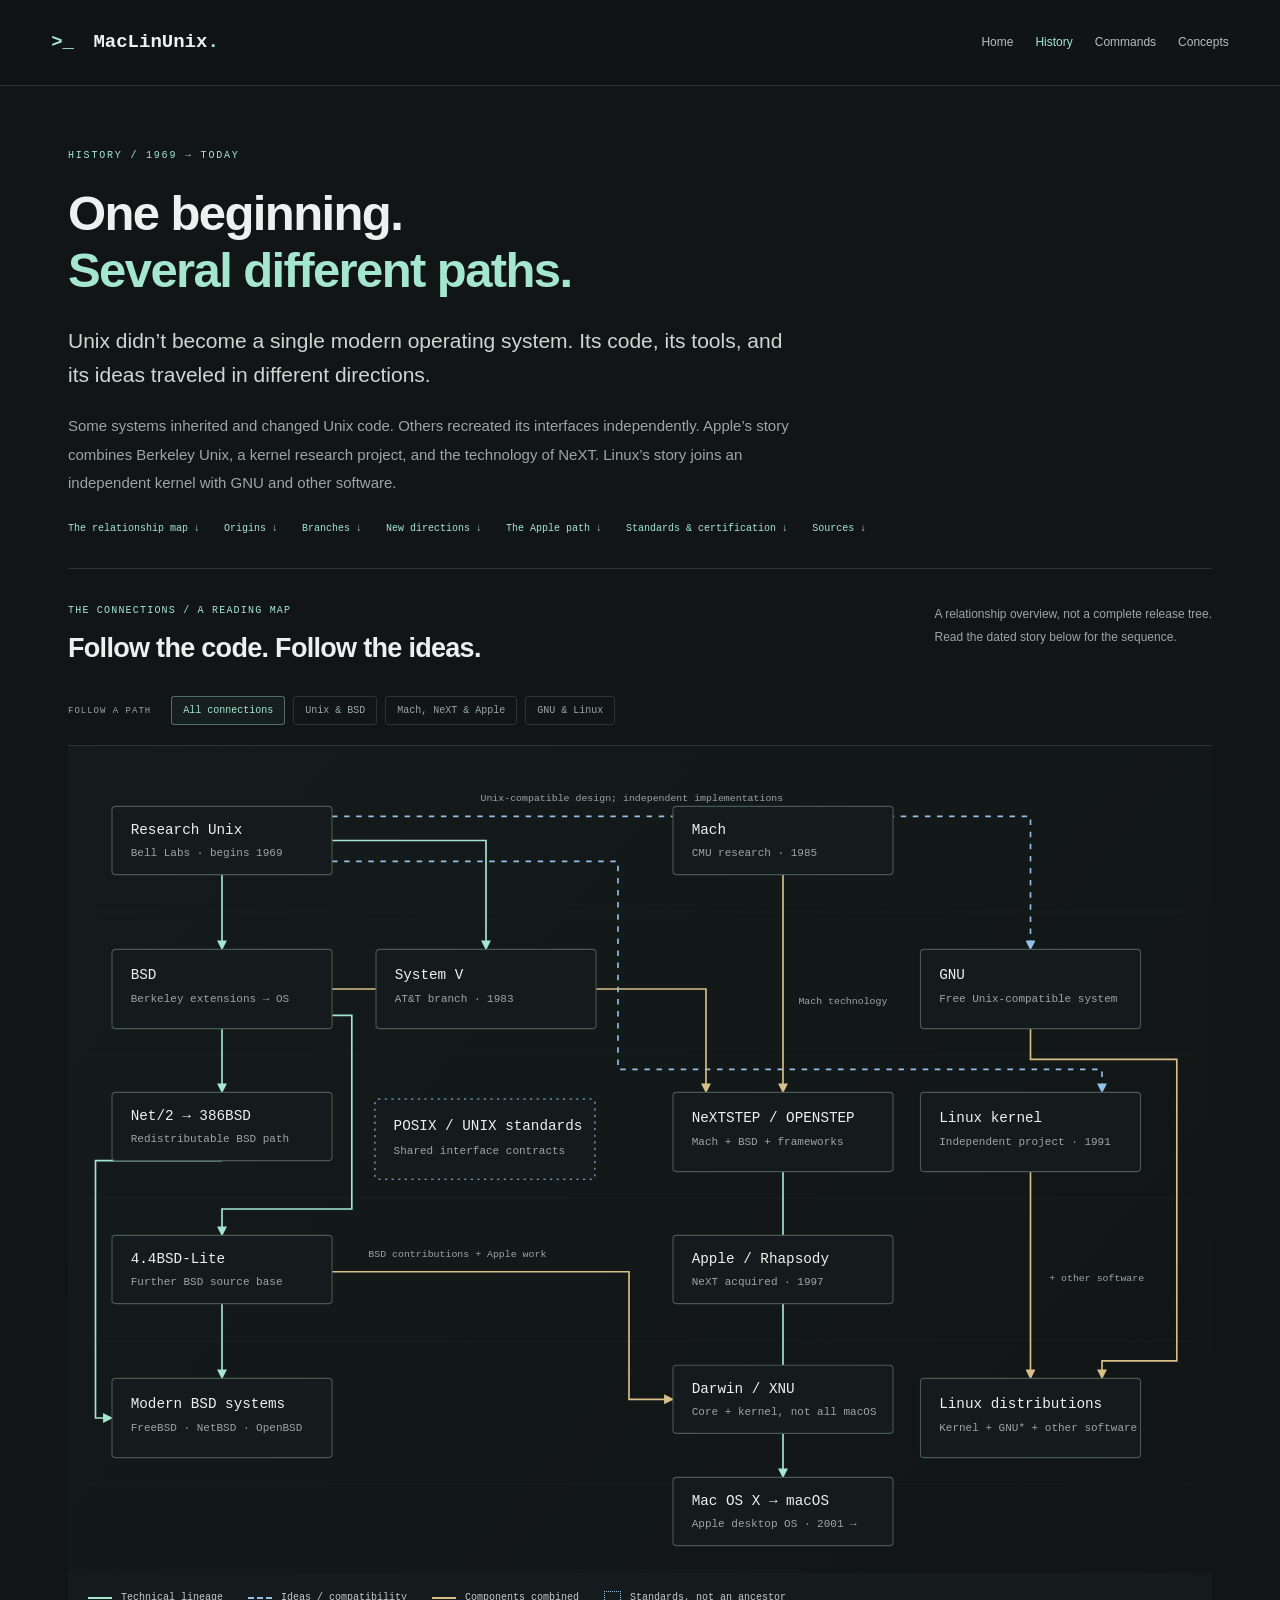
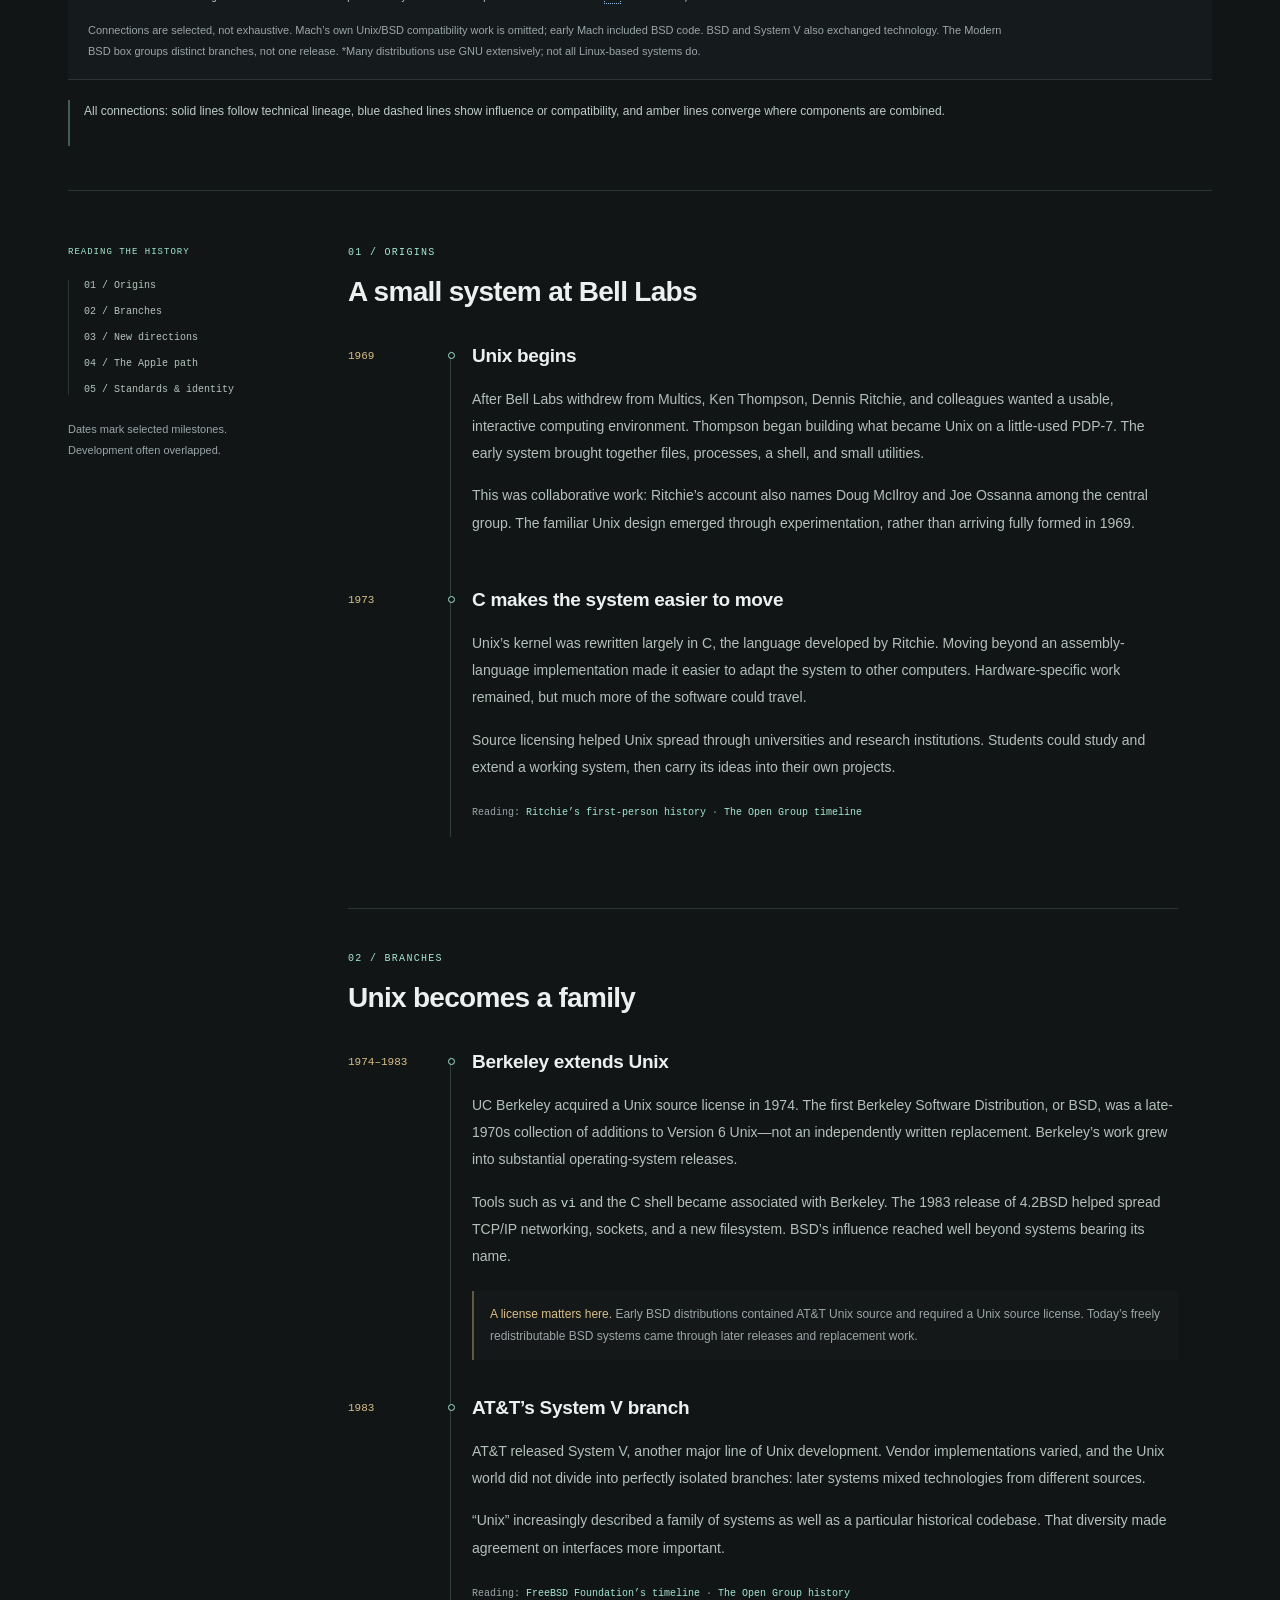
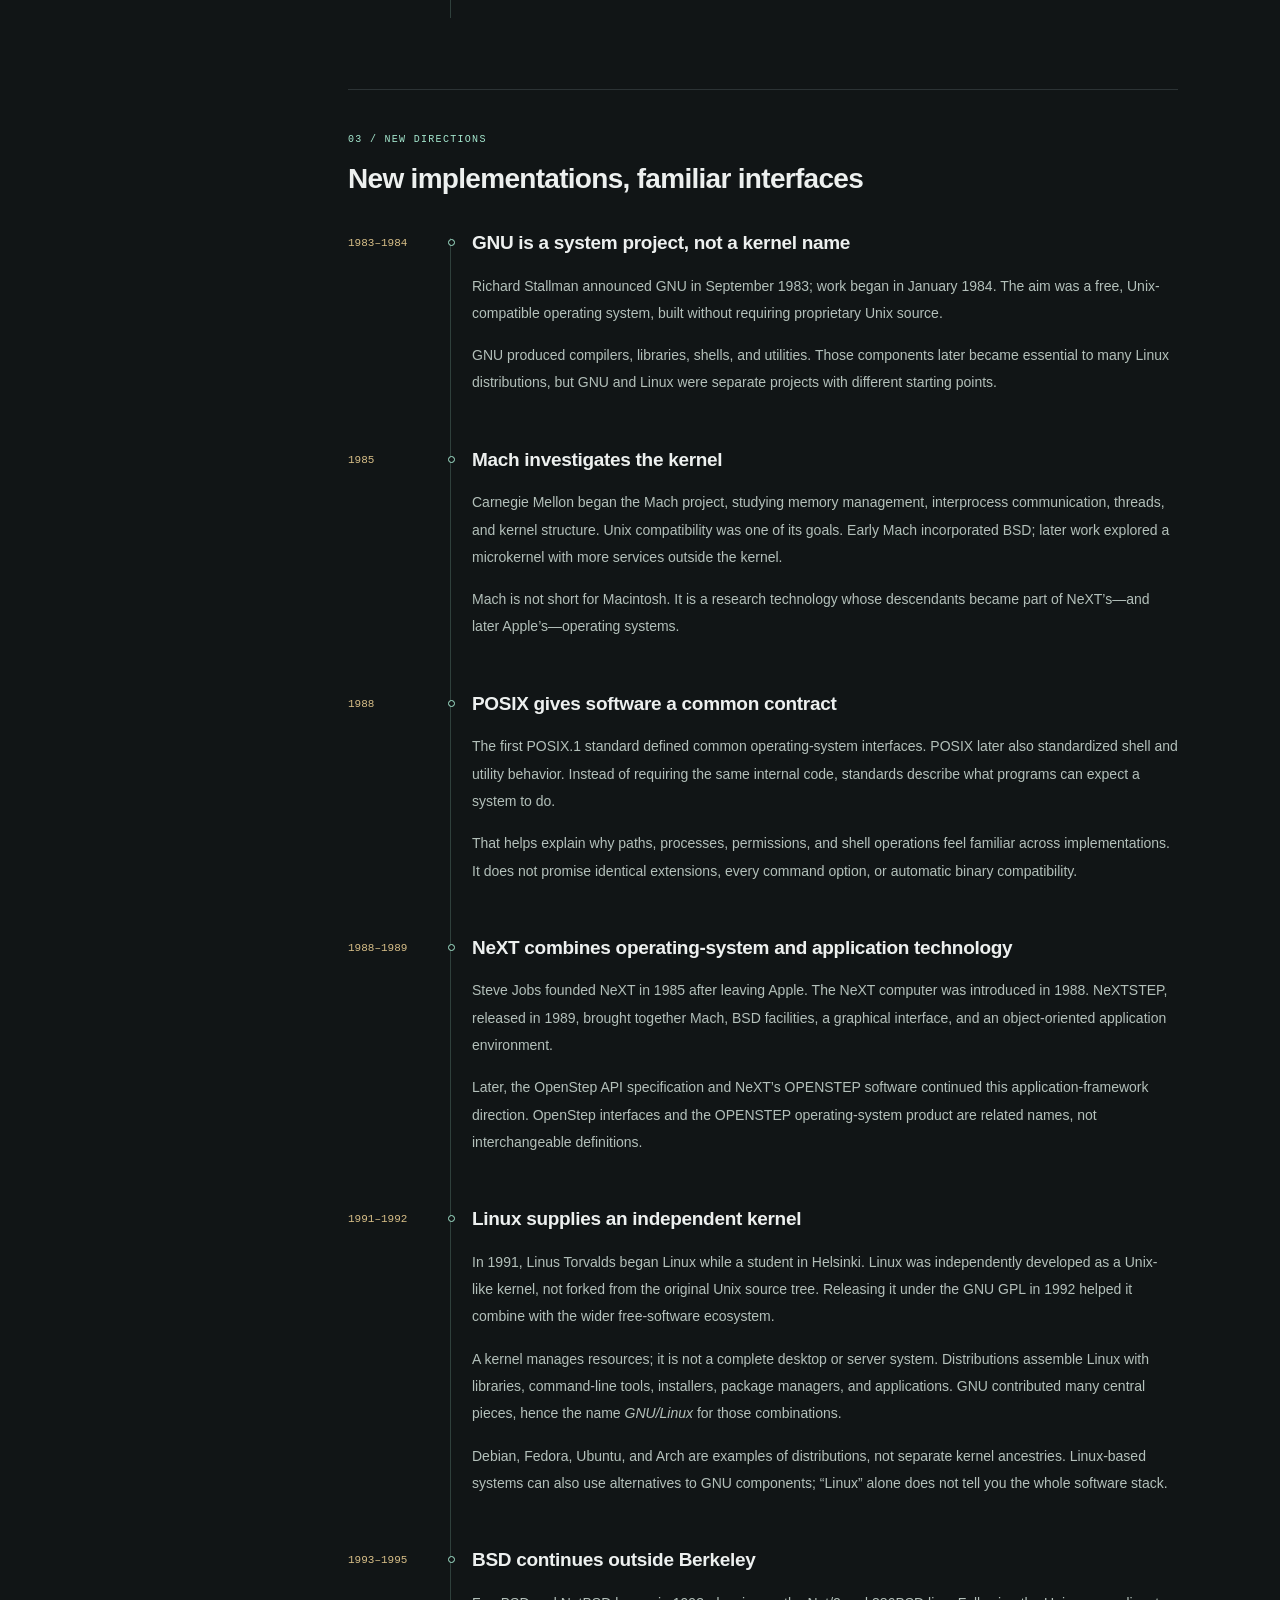
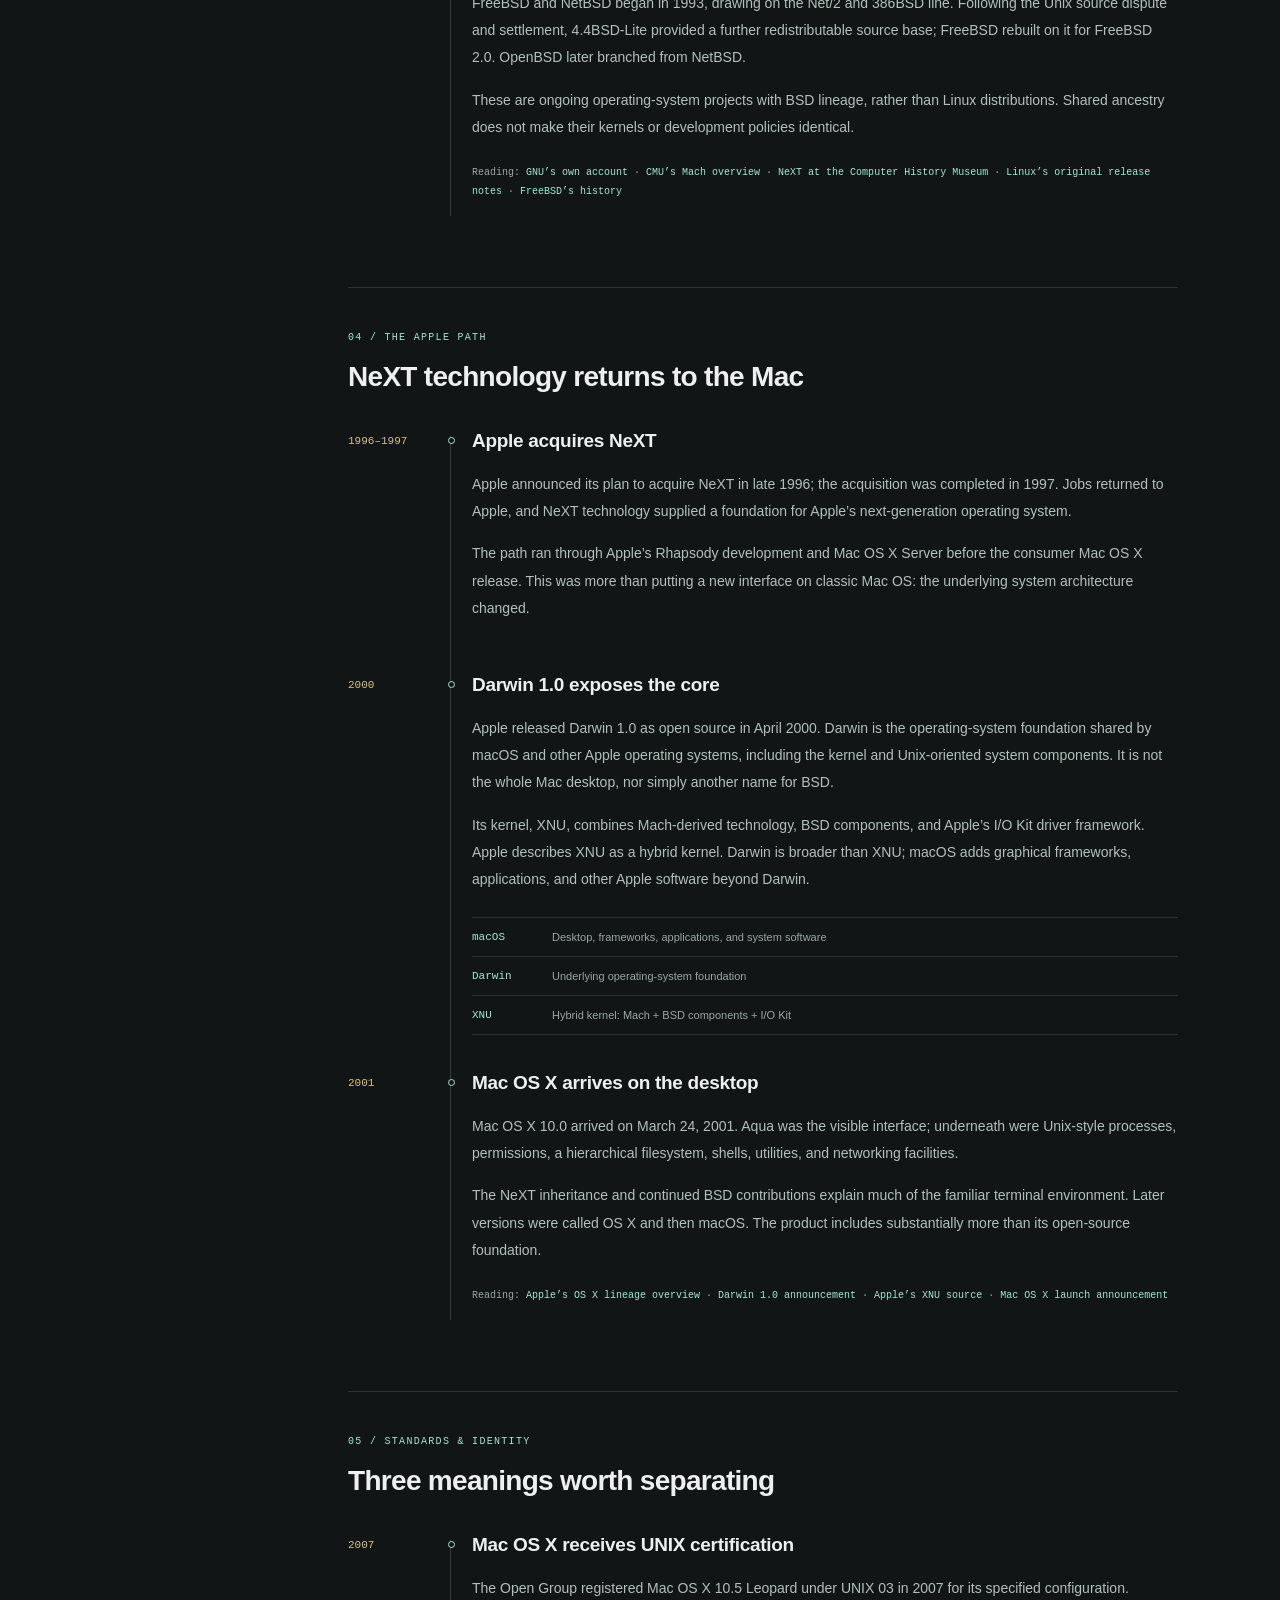
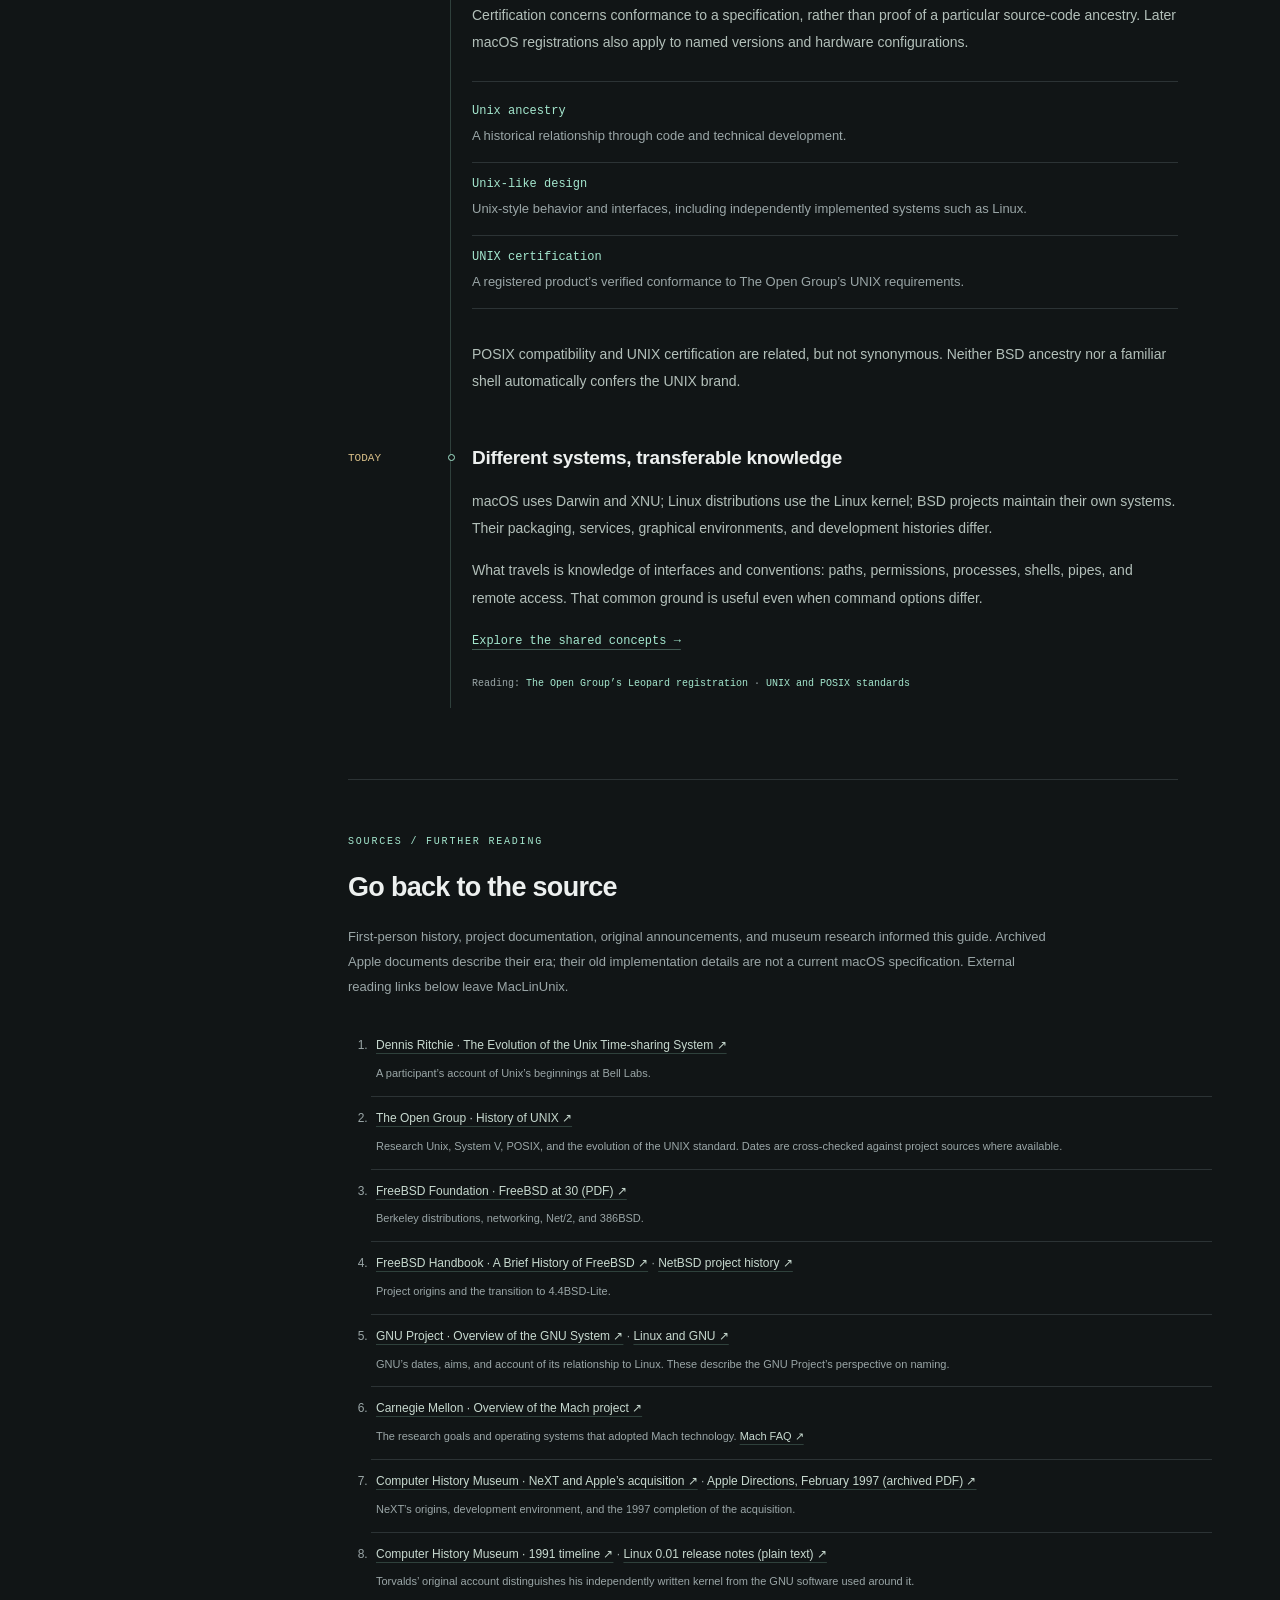
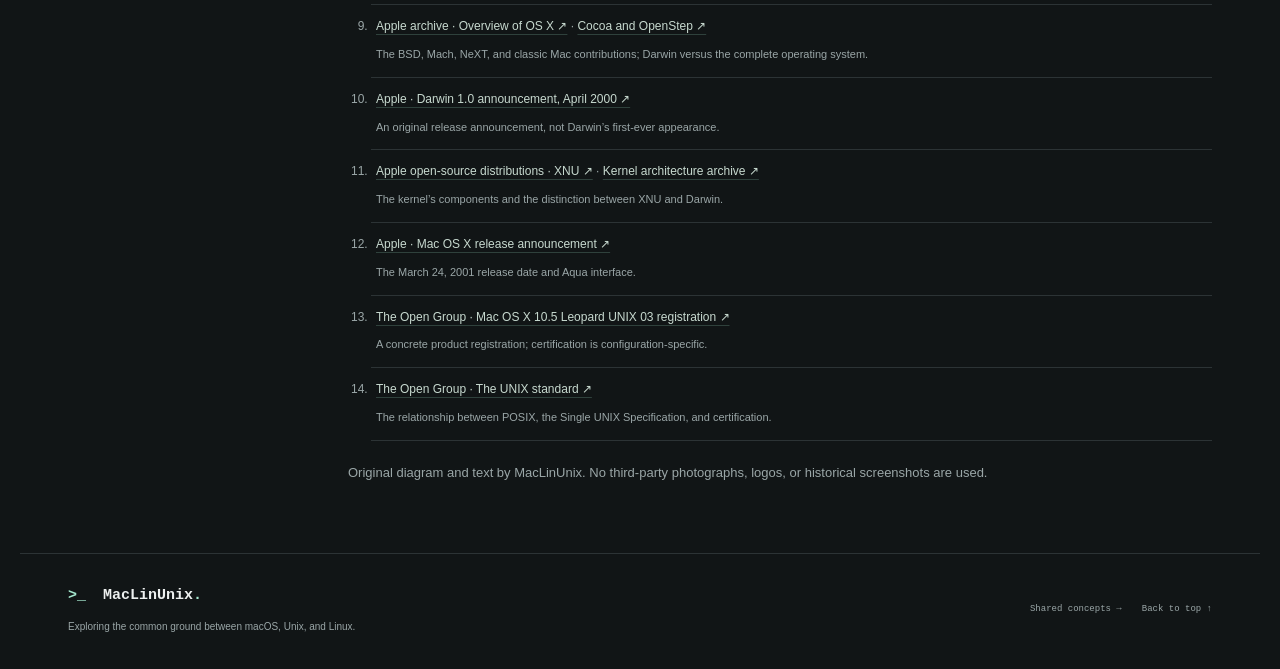
==== history.html @ 7e128a32 "Initial MacLinUnix site" ====
<!doctype html>
<html lang="en">
<head>
  <meta charset="UTF-8">
  <meta name="viewport" content="width=device-width, initial-scale=1">
  <meta name="description" content="An illustrated history of Unix, BSD, GNU, Linux, Mach, NeXT, Darwin, and macOS. Follow the code, ideas, and standards that connect them.">
  <title>History — MacLinUnix</title>
  <link rel="stylesheet" href="style.css">
  <script src="script.js" defer></script>
  <script src="history.js" defer></script>
</head>
<body class="history-page">
<a class="skip" href="#main">Skip to content</a>
<header>
  <a class="brand" href="index.html"><span class="brand-icon">&gt;_</span> MacLinUnix<span class="brand-dot">.</span></a>
  <button class="menu" aria-expanded="false" aria-controls="navigation">Menu <span>☰</span></button>
  <nav id="navigation" aria-label="Main navigation">
    <a href="index.html">Home</a><a href="history.html" aria-current="page">History</a><a href="index.html#commands">Commands</a><a href="index.html#shared">Concepts</a>
  </nav>
</header>
<main id="main">
  <section class="history-intro" id="top">
    <p class="eyebrow">HISTORY / 1969 → TODAY</p>
    <h1>One beginning.<br><span>Several different paths.</span></h1>
    <p class="history-deck">Unix didn’t become a single modern operating system. Its code, its tools, and its ideas traveled in different directions.</p>
    <p>Some systems inherited and changed Unix code. Others recreated its interfaces independently. Apple’s story combines Berkeley Unix, a kernel research project, and the technology of NeXT. Linux’s story joins an independent kernel with GNU and other software.</p>
    <nav class="history-contents" aria-label="History chapters"><a href="#relationship-map">The relationship map ↓</a><a href="#origins">Origins ↓</a><a href="#branches">Branches ↓</a><a href="#new-directions">New directions ↓</a><a href="#apple-path">The Apple path ↓</a><a href="#certification">Standards & certification ↓</a><a href="#sources">Sources ↓</a></nav>
  </section>

  <section id="relationship-map" class="map-section">
    <div class="section-heading"><div><p class="eyebrow">THE CONNECTIONS / A READING MAP</p><h2>Follow the code. Follow the ideas.</h2></div><p>A relationship overview, not a complete release tree.<br>Read the dated story below for the sequence.</p></div>
    <div class="map-controls" role="group" aria-label="Highlight a historical path">
      <span>FOLLOW A PATH</span><button type="button" data-path="all" aria-pressed="true">All connections</button><button type="button" data-path="bsd" aria-pressed="false">Unix & BSD</button><button type="button" data-path="apple" aria-pressed="false">Mach, NeXT & Apple</button><button type="button" data-path="linux" aria-pressed="false">GNU & Linux</button>
    </div>
    <figure class="lineage-figure">
      <div class="map-scroll" tabindex="0" role="region" aria-label="Historical relationship diagram; scroll horizontally on smaller screens">
        <svg class="lineage-map" viewBox="0 0 1040 730" role="img" aria-labelledby="map-title map-description">
          <title id="map-title">Unix code lineage, independent development, and combined technologies</title>
          <desc id="map-description">Historical Unix leads to BSD and System V. BSD leads through freely redistributable releases to modern BSD systems. BSD components and Mach technology combine at NeXT and later Apple, leading through Rhapsody to Darwin and Mac OS X. Unix ideas influence GNU and Linux independently; GNU software and the Linux kernel combine with other software in distributions. POSIX supplies shared interface standards. Linux has no direct Unix source-tree lineage arrow.</desc>
          <defs><marker id="arrow-lineage" viewBox="0 0 10 10" refX="9" refY="5" markerWidth="6" markerHeight="6" orient="auto-start-reverse"><path d="M 0 0 L 10 5 L 0 10 z" fill="#a4e7ce"/></marker><marker id="arrow-idea" viewBox="0 0 10 10" refX="9" refY="5" markerWidth="6" markerHeight="6" orient="auto"><path d="M 0 0 L 10 5 L 0 10 z" fill="#92bfe7"/></marker><marker id="arrow-combine" viewBox="0 0 10 10" refX="9" refY="5" markerWidth="6" markerHeight="6" orient="auto"><path d="M 0 0 L 10 5 L 0 10 z" fill="#d8bf88"/></marker></defs>
          <g class="map-grid" aria-hidden="true"><path d="M20 140H1020 M20 270H1020 M20 400H1020 M20 530H1020 M20 660H1020"/></g>
          <!-- Solid paths show broad technical lineage. Dashed paths never claim code descent. -->
          <g class="map-route lineage" data-branches="bsd apple"><path d="M140 106V174"/></g>
          <g class="map-route lineage" data-branches="bsd"><path d="M240 75H380V174"/><path d="M140 246V304"/><path d="M140 366H25V600H40"/><path d="M240 234H258V410H140V434"/><path d="M140 496V564"/></g>
          <g class="map-route idea" data-branches="linux"><path d="M240 53H875V174"/><path d="M240 94H500V283H940V304"/><text x="375" y="39">Unix-compatible design; independent implementations</text></g>
          <g class="map-route combination" data-branches="apple"><path d="M240 210H580V304"/><path d="M650 106V304"/><text x="370" y="198">BSD components</text><text x="664" y="224">Mach technology</text></g>
          <g class="map-route lineage" data-branches="apple"><path d="M650 376V434 M650 496V552 M650 614V654"/></g>
          <g class="map-route combination" data-branches="apple"><path d="M240 467H510V583H550"/><text x="273" y="454">BSD contributions + Apple work</text></g>
          <g class="map-route combination" data-branches="linux"><path d="M875 246V274H1008V548H940V564"/><path d="M875 376V564"/><text x="892" y="475">+ other software</text></g>
          <g class="map-node" data-branches="bsd apple linux"><rect x="40" y="44" width="200" height="62"/><text x="57" y="69" class="map-node-title">Research Unix</text><text x="57" y="89">Bell Labs · begins 1969</text></g>
          <g class="map-node" data-branches="bsd apple"><rect x="40" y="174" width="200" height="72"/><text x="57" y="201" class="map-node-title">BSD</text><text x="57" y="222">Berkeley extensions → OS</text></g>
          <g class="map-node" data-branches="bsd"><rect x="280" y="174" width="200" height="72"/><text x="297" y="201" class="map-node-title">System V</text><text x="297" y="222">AT&amp;T branch · 1983</text></g>
          <g class="map-node" data-branches="apple"><rect x="550" y="44" width="200" height="62"/><text x="567" y="69" class="map-node-title">Mach</text><text x="567" y="89">CMU research · 1985</text></g>
          <g class="map-node" data-branches="linux"><rect x="775" y="174" width="200" height="72"/><text x="792" y="201" class="map-node-title">GNU</text><text x="792" y="222">Free Unix-compatible system</text></g>
          <g class="map-node" data-branches="bsd"><rect x="40" y="304" width="200" height="62"/><text x="57" y="329" class="map-node-title">Net/2 → 386BSD</text><text x="57" y="349">Redistributable BSD path</text></g>
          <g class="map-node" data-branches="apple"><rect x="550" y="304" width="200" height="72"/><text x="567" y="331" class="map-node-title">NeXTSTEP / OPENSTEP</text><text x="567" y="352">Mach + BSD + frameworks</text></g>
          <g class="map-node" data-branches="linux"><rect x="775" y="304" width="200" height="72"/><text x="792" y="331" class="map-node-title">Linux kernel</text><text x="792" y="352">Independent project · 1991</text></g>
          <g class="map-node" data-branches="bsd apple"><rect x="40" y="434" width="200" height="62"/><text x="57" y="459" class="map-node-title">4.4BSD-Lite</text><text x="57" y="479">Further BSD source base</text></g>
          <g class="map-node" data-branches="apple"><rect x="550" y="434" width="200" height="62"/><text x="567" y="459" class="map-node-title">Apple / Rhapsody</text><text x="567" y="479">NeXT acquired · 1997</text></g>
          <g class="map-node" data-branches="bsd"><rect x="40" y="564" width="200" height="72"/><text x="57" y="591" class="map-node-title">Modern BSD systems</text><text x="57" y="612">FreeBSD · NetBSD · OpenBSD</text></g>
          <g class="map-node" data-branches="apple"><rect x="550" y="552" width="200" height="62"/><text x="567" y="577" class="map-node-title">Darwin / XNU</text><text x="567" y="597">Core + kernel, not all macOS</text></g>
          <g class="map-node" data-branches="linux"><rect x="775" y="564" width="200" height="72"/><text x="792" y="591" class="map-node-title">Linux distributions</text><text x="792" y="612">Kernel + GNU* + other software</text></g>
          <g class="map-node" data-branches="apple"><rect x="550" y="654" width="200" height="62"/><text x="567" y="679" class="map-node-title">Mac OS X → macOS</text><text x="567" y="699">Apple desktop OS · 2001 →</text></g>
          <g class="map-standard" data-branches="bsd apple linux"><rect x="279" y="310" width="200" height="73"/><text x="296" y="338" class="map-node-title">POSIX / UNIX standards</text><text x="296" y="360">Shared interface contracts</text></g>
        </svg>
      </div>
      <figcaption><div class="map-legend"><span><i class="legend-line"></i> Technical lineage</span><span><i class="legend-line dashed"></i> Ideas / compatibility</span><span><i class="legend-line combine"></i> Components combined</span><span><i class="legend-box"></i> Standards, not an ancestor</span></div><p>Connections are selected, not exhaustive. Mach’s own Unix/BSD compatibility work is omitted; early Mach included BSD code. BSD and System V also exchanged technology. The Modern BSD box groups distinct branches, not one release. *Many distributions use GNU extensively; not all Linux-based systems do.</p></figcaption>
    </figure>
    <p class="map-reading" id="map-reading" role="status" aria-live="polite">All connections: solid lines follow technical lineage, blue dashed lines show influence or compatibility, and amber lines converge where components are combined.</p>
    <p class="map-mobile-note">On a small screen, scroll the diagram sideways. The full story is also written below.</p>
  </section>

  <div class="history-reading-layout">
    <aside class="history-sidebar" aria-label="Reading guide"><p class="eyebrow">READING THE HISTORY</p><ol><li><a href="#origins">01 / Origins</a></li><li><a href="#branches">02 / Branches</a></li><li><a href="#new-directions">03 / New directions</a></li><li><a href="#apple-path">04 / The Apple path</a></li><li><a href="#certification">05 / Standards & identity</a></li></ol><p>Dates mark selected milestones.<br>Development often overlapped.</p></aside>
    <div class="history-story">
      <section id="origins" class="history-era"><p class="eyebrow">01 / ORIGINS</p><h2>A small system at Bell Labs</h2>
        <article class="timeline-entry"><p class="timeline-date">1969</p><div class="timeline-text"><h3>Unix begins</h3><p>After Bell Labs withdrew from Multics, Ken Thompson, Dennis Ritchie, and colleagues wanted a usable, interactive computing environment. Thompson began building what became Unix on a little-used PDP-7. The early system brought together files, processes, a shell, and small utilities.</p><p>This was collaborative work: Ritchie’s account also names Doug McIlroy and Joe Ossanna among the central group. The familiar Unix design emerged through experimentation, rather than arriving fully formed in 1969.</p></div></article>
        <article class="timeline-entry"><p class="timeline-date">1973</p><div class="timeline-text"><h3>C makes the system easier to move</h3><p>Unix’s kernel was rewritten largely in C, the language developed by Ritchie. Moving beyond an assembly-language implementation made it easier to adapt the system to other computers. Hardware-specific work remained, but much more of the software could travel.</p><p>Source licensing helped Unix spread through universities and research institutions. Students could study and extend a working system, then carry its ideas into their own projects.</p><p class="era-reading">Reading: <a href="#source-ritchie">Ritchie’s first-person history</a> · <a href="#source-unix">The Open Group timeline</a></p></div></article>
      </section>
      <section id="branches" class="history-era"><p class="eyebrow">02 / BRANCHES</p><h2>Unix becomes a family</h2>
        <article class="timeline-entry"><p class="timeline-date">1974–1983</p><div class="timeline-text"><h3>Berkeley extends Unix</h3><p>UC Berkeley acquired a Unix source license in 1974. The first Berkeley Software Distribution, or BSD, was a late-1970s collection of additions to Version 6 Unix—not an independently written replacement. Berkeley’s work grew into substantial operating-system releases.</p><p>Tools such as <code>vi</code> and the C shell became associated with Berkeley. The 1983 release of 4.2BSD helped spread TCP/IP networking, sockets, and a new filesystem. BSD’s influence reached well beyond systems bearing its name.</p><aside class="history-note"><strong>A license matters here.</strong> Early BSD distributions contained AT&T Unix source and required a Unix source license. Today’s freely redistributable BSD systems came through later releases and replacement work.</aside></div></article>
        <article class="timeline-entry"><p class="timeline-date">1983</p><div class="timeline-text"><h3>AT&T’s System V branch</h3><p>AT&T released System V, another major line of Unix development. Vendor implementations varied, and the Unix world did not divide into perfectly isolated branches: later systems mixed technologies from different sources.</p><p>“Unix” increasingly described a family of systems as well as a particular historical codebase. That diversity made agreement on interfaces more important.</p><p class="era-reading">Reading: <a href="#source-bsd-timeline">FreeBSD Foundation’s timeline</a> · <a href="#source-unix">The Open Group history</a></p></div></article>
      </section>
      <section id="new-directions" class="history-era"><p class="eyebrow">03 / NEW DIRECTIONS</p><h2>New implementations, familiar interfaces</h2>
        <article class="timeline-entry"><p class="timeline-date">1983–1984</p><div class="timeline-text"><h3>GNU is a system project, not a kernel name</h3><p>Richard Stallman announced GNU in September 1983; work began in January 1984. The aim was a free, Unix-compatible operating system, built without requiring proprietary Unix source.</p><p>GNU produced compilers, libraries, shells, and utilities. Those components later became essential to many Linux distributions, but GNU and Linux were separate projects with different starting points.</p></div></article>
        <article class="timeline-entry"><p class="timeline-date">1985</p><div class="timeline-text"><h3>Mach investigates the kernel</h3><p>Carnegie Mellon began the Mach project, studying memory management, interprocess communication, threads, and kernel structure. Unix compatibility was one of its goals. Early Mach incorporated BSD; later work explored a microkernel with more services outside the kernel.</p><p>Mach is not short for Macintosh. It is a research technology whose descendants became part of NeXT’s—and later Apple’s—operating systems.</p></div></article>
        <article class="timeline-entry"><p class="timeline-date">1988</p><div class="timeline-text"><h3>POSIX gives software a common contract</h3><p>The first POSIX.1 standard defined common operating-system interfaces. POSIX later also standardized shell and utility behavior. Instead of requiring the same internal code, standards describe what programs can expect a system to do.</p><p>That helps explain why paths, processes, permissions, and shell operations feel familiar across implementations. It does not promise identical extensions, every command option, or automatic binary compatibility.</p></div></article>
        <article class="timeline-entry"><p class="timeline-date">1988–1989</p><div class="timeline-text"><h3>NeXT combines operating-system and application technology</h3><p>Steve Jobs founded NeXT in 1985 after leaving Apple. The NeXT computer was introduced in 1988. NeXTSTEP, released in 1989, brought together Mach, BSD facilities, a graphical interface, and an object-oriented application environment.</p><p>Later, the OpenStep API specification and NeXT’s OPENSTEP software continued this application-framework direction. OpenStep interfaces and the OPENSTEP operating-system product are related names, not interchangeable definitions.</p></div></article>
        <article class="timeline-entry"><p class="timeline-date">1991–1992</p><div class="timeline-text"><h3>Linux supplies an independent kernel</h3><p>In 1991, Linus Torvalds began Linux while a student in Helsinki. Linux was independently developed as a Unix-like kernel, not forked from the original Unix source tree. Releasing it under the GNU GPL in 1992 helped it combine with the wider free-software ecosystem.</p><p>A kernel manages resources; it is not a complete desktop or server system. Distributions assemble Linux with libraries, command-line tools, installers, package managers, and applications. GNU contributed many central pieces, hence the name <em>GNU/Linux</em> for those combinations.</p><p>Debian, Fedora, Ubuntu, and Arch are examples of distributions, not separate kernel ancestries. Linux-based systems can also use alternatives to GNU components; “Linux” alone does not tell you the whole software stack.</p></div></article>
        <article class="timeline-entry"><p class="timeline-date">1993–1995</p><div class="timeline-text"><h3>BSD continues outside Berkeley</h3><p>FreeBSD and NetBSD began in 1993, drawing on the Net/2 and 386BSD line. Following the Unix source dispute and settlement, 4.4BSD-Lite provided a further redistributable source base; FreeBSD rebuilt on it for FreeBSD 2.0. OpenBSD later branched from NetBSD.</p><p>These are ongoing operating-system projects with BSD lineage, rather than Linux distributions. Shared ancestry does not make their kernels or development policies identical.</p><p class="era-reading">Reading: <a href="#source-gnu">GNU’s own account</a> · <a href="#source-mach">CMU’s Mach overview</a> · <a href="#source-next">NeXT at the Computer History Museum</a> · <a href="#source-linux">Linux’s original release notes</a> · <a href="#source-freebsd">FreeBSD’s history</a></p></div></article>
      </section>
      <section id="apple-path" class="history-era"><p class="eyebrow">04 / THE APPLE PATH</p><h2>NeXT technology returns to the Mac</h2>
        <article class="timeline-entry"><p class="timeline-date">1996–1997</p><div class="timeline-text"><h3>Apple acquires NeXT</h3><p>Apple announced its plan to acquire NeXT in late 1996; the acquisition was completed in 1997. Jobs returned to Apple, and NeXT technology supplied a foundation for Apple’s next-generation operating system.</p><p>The path ran through Apple’s Rhapsody development and Mac OS X Server before the consumer Mac OS X release. This was more than putting a new interface on classic Mac OS: the underlying system architecture changed.</p></div></article>
        <article class="timeline-entry"><p class="timeline-date">2000</p><div class="timeline-text"><h3>Darwin 1.0 exposes the core</h3><p>Apple released Darwin 1.0 as open source in April 2000. Darwin is the operating-system foundation shared by macOS and other Apple operating systems, including the kernel and Unix-oriented system components. It is not the whole Mac desktop, nor simply another name for BSD.</p><p>Its kernel, XNU, combines Mach-derived technology, BSD components, and Apple’s I/O Kit driver framework. Apple describes XNU as a hybrid kernel. Darwin is broader than XNU; macOS adds graphical frameworks, applications, and other Apple software beyond Darwin.</p><div class="architecture-note" aria-label="Apple operating-system layers"><p><span>macOS</span> Desktop, frameworks, applications, and system software</p><p><span>Darwin</span> Underlying operating-system foundation</p><p><span>XNU</span> Hybrid kernel: Mach + BSD components + I/O Kit</p></div></div></article>
        <article class="timeline-entry"><p class="timeline-date">2001</p><div class="timeline-text"><h3>Mac OS X arrives on the desktop</h3><p>Mac OS X 10.0 arrived on March 24, 2001. Aqua was the visible interface; underneath were Unix-style processes, permissions, a hierarchical filesystem, shells, utilities, and networking facilities.</p><p>The NeXT inheritance and continued BSD contributions explain much of the familiar terminal environment. Later versions were called OS X and then macOS. The product includes substantially more than its open-source foundation.</p><p class="era-reading">Reading: <a href="#source-apple-lineage">Apple’s OS X lineage overview</a> · <a href="#source-darwin">Darwin 1.0 announcement</a> · <a href="#source-xnu">Apple’s XNU source</a> · <a href="#source-osx">Mac OS X launch announcement</a></p></div></article>
      </section>
      <section id="certification" class="history-era"><p class="eyebrow">05 / STANDARDS & IDENTITY</p><h2>Three meanings worth separating</h2>
        <article class="timeline-entry"><p class="timeline-date">2007</p><div class="timeline-text"><h3>Mac OS X receives UNIX certification</h3><p>The Open Group registered Mac OS X 10.5 Leopard under UNIX 03 in 2007 for its specified configuration. Certification concerns conformance to a specification, rather than proof of a particular source-code ancestry. Later macOS registrations also apply to named versions and hardware configurations.</p><dl class="identity-definitions"><dt>Unix ancestry</dt><dd>A historical relationship through code and technical development.</dd><dt>Unix-like design</dt><dd>Unix-style behavior and interfaces, including independently implemented systems such as Linux.</dd><dt>UNIX certification</dt><dd>A registered product’s verified conformance to The Open Group’s UNIX requirements.</dd></dl><p>POSIX compatibility and UNIX certification are related, but not synonymous. Neither BSD ancestry nor a familiar shell automatically confers the UNIX brand.</p></div></article>
        <article class="timeline-entry"><p class="timeline-date">TODAY</p><div class="timeline-text"><h3>Different systems, transferable knowledge</h3><p>macOS uses Darwin and XNU; Linux distributions use the Linux kernel; BSD projects maintain their own systems. Their packaging, services, graphical environments, and development histories differ.</p><p>What travels is knowledge of interfaces and conventions: paths, permissions, processes, shells, pipes, and remote access. That common ground is useful even when command options differ.</p><a class="reading-link" href="index.html#shared">Explore the shared concepts →</a><p class="era-reading">Reading: <a href="#source-certification">The Open Group’s Leopard registration</a> · <a href="#source-standards">UNIX and POSIX standards</a></p></div></article>
      </section>
    </div>
  </div>
  <section id="sources" class="history-sources">
    <p class="eyebrow">SOURCES / FURTHER READING</p><h2>Go back to the source</h2>
    <p>First-person history, project documentation, original announcements, and museum research informed this guide. Archived Apple documents describe their era; their old implementation details are not a current macOS specification. External reading links below leave MacLinUnix.</p>
    <ol class="source-list">
      <li id="source-ritchie"><a href="https://www.nokia.com/bell-labs/about/dennis-m-ritchie/hist.html">Dennis Ritchie · The Evolution of the Unix Time-sharing System ↗</a><p>A participant’s account of Unix’s beginnings at Bell Labs.</p></li>
      <li id="source-unix"><a href="https://www.unix.org/unix_history.html">The Open Group · History of UNIX ↗</a><p>Research Unix, System V, POSIX, and the evolution of the UNIX standard. Dates are cross-checked against project sources where available.</p></li>
      <li id="source-bsd-timeline"><a href="https://freebsdfoundation.org/wp-content/uploads/2023/06/FreeBSD_timeline.pdf">FreeBSD Foundation · FreeBSD at 30 (PDF) ↗</a><p>Berkeley distributions, networking, Net/2, and 386BSD.</p></li>
      <li id="source-freebsd"><a href="https://docs.freebsd.org/en/books/handbook/introduction/#history">FreeBSD Handbook · A Brief History of FreeBSD ↗</a> · <a href="https://netbsd.org/about/history.html">NetBSD project history ↗</a><p>Project origins and the transition to 4.4BSD-Lite.</p></li>
      <li id="source-gnu"><a href="https://www.gnu.org/gnu/gnu-history.html">GNU Project · Overview of the GNU System ↗</a> · <a href="https://www.gnu.org/gnu/linux-and-gnu.html">Linux and GNU ↗</a><p>GNU’s dates, aims, and account of its relationship to Linux. These describe the GNU Project’s perspective on naming.</p></li>
      <li id="source-mach"><a href="https://www.cs.cmu.edu/afs/cs.cmu.edu/project/mach/public/www/overview.html">Carnegie Mellon · Overview of the Mach project ↗</a><p>The research goals and operating systems that adopted Mach technology. <a href="https://www.cs.cmu.edu/afs/cs/project/mach/public/www/FAQ.html">Mach FAQ ↗</a></p></li>
      <li id="source-next"><a href="https://computerhistory.org/blog/next-steve-jobs-dot-com-ipo-that-never-happened/">Computer History Museum · NeXT and Apple’s acquisition ↗</a> · <a href="https://www.savagetaylor.com/wp-content/uploads/documents/Apple_Directions/Apple_Directions_1997/Apple_Directions_02-97.pdf">Apple Directions, February 1997 (archived PDF) ↗</a><p>NeXT’s origins, development environment, and the 1997 completion of the acquisition.</p></li>
      <li id="source-linux"><a href="https://www.computerhistory.org/timeline/1991/">Computer History Museum · 1991 timeline ↗</a> · <a href="https://www.kernel.org/pub/linux/kernel/Historic/old-versions/RELNOTES-0.01">Linux 0.01 release notes (plain text) ↗</a><p>Torvalds’ original account distinguishes his independently written kernel from the GNU software used around it.</p></li>
      <li id="source-apple-lineage"><a href="https://developer.apple.com/library/archive/documentation/Porting/Conceptual/PortingUnix/background/background.html">Apple archive · Overview of OS X ↗</a> · <a href="https://developer.apple.com/library/archive/documentation/Cocoa/Conceptual/CocoaFundamentals/WhatIsCocoa/WhatIsCocoa.html">Cocoa and OpenStep ↗</a><p>The BSD, Mach, NeXT, and classic Mac contributions; Darwin versus the complete operating system.</p></li>
      <li id="source-darwin"><a href="https://www.apple.com/newsroom/2000/04/05Apple-Releases-Darwin-1-0-Open-Source/">Apple · Darwin 1.0 announcement, April 2000 ↗</a><p>An original release announcement, not Darwin’s first-ever appearance.</p></li>
      <li id="source-xnu"><a href="https://github.com/apple-oss-distributions/xnu">Apple open-source distributions · XNU ↗</a> · <a href="https://developer.apple.com/library/archive/documentation/Darwin/Conceptual/KernelProgramming/Architecture/Architecture.html">Kernel architecture archive ↗</a><p>The kernel’s components and the distinction between XNU and Darwin.</p></li>
      <li id="source-osx"><a href="https://www.apple.com/newsroom/2001/01/09Apples-Mac-OS-X-to-Ship-on-March-24/">Apple · Mac OS X release announcement ↗</a><p>The March 24, 2001 release date and Aqua interface.</p></li>
      <li id="source-certification"><a href="https://www.opengroup.org/openbrand/register/brand3555.htm">The Open Group · Mac OS X 10.5 Leopard UNIX 03 registration ↗</a><p>A concrete product registration; certification is configuration-specific.</p></li>
      <li id="source-standards"><a href="https://www.opengroup.org/membership/forums/platform/unix">The Open Group · The UNIX standard ↗</a><p>The relationship between POSIX, the Single UNIX Specification, and certification.</p></li>
    </ol>
    <p class="footnote">Original diagram and text by MacLinUnix. No third-party photographs, logos, or historical screenshots are used.</p>
  </section>
</main>
<footer><div><a class="brand" href="index.html"><span class="brand-icon">&gt;_</span> MacLinUnix<span class="brand-dot">.</span></a><p>Exploring the common ground between macOS, Unix, and Linux.</p></div><div class="footer-links"><a href="index.html#shared">Shared concepts →</a><a href="#top">Back to top ↑</a></div></footer>
<div id="copy-status" class="toast" role="status" aria-live="polite"></div>
</body>
</html>
---- style.css ----
/* Self-contained, responsive exhibit. No fonts or assets need a network request. */
:root{--bg:#111516;--panel:#191e20;--panel2:#151a1c;--line:#2c3335;--text:#edf0ef;--muted:#9aa6a7;--mint:#a4e7ce;--blue:#92bfe7;--amber:#d8bf88;--mono:ui-monospace,SFMono-Regular,Menlo,Consolas,monospace;--sans:Inter,-apple-system,BlinkMacSystemFont,"Segoe UI",sans-serif}
*{box-sizing:border-box}
html{scroll-behavior:smooth;scroll-padding-top:100px}
body{margin:0;background:var(--bg);color:var(--text);font-family:var(--sans);font-size:15px;line-height:1.65}
a{color:inherit;text-decoration:none}
button,input{font:inherit}
button,a,input{touch-action:manipulation}
button{cursor:pointer}
a:focus-visible,button:focus-visible,input:focus-visible,[tabindex]:focus-visible{outline:2px solid var(--mint);outline-offset:5px}
header{height:86px;border-bottom:1px solid var(--line);display:flex;align-items:center;justify-content:space-between;gap:22px;padding:0 max(4vw,24px);position:sticky;top:0;background:#111516f5;backdrop-filter:blur(16px);z-index:10}
.brand{font-family:var(--mono);font-weight:700;font-size:19px;white-space:nowrap}
.brand-icon{color:var(--mint);margin-right:8px}
.brand-dot{color:var(--mint)}
nav{display:flex;gap:24px;font-size:12px;color:#b4bfbe}
nav a:hover,nav a.active{color:var(--mint)}
.nav-cta{font-size:12px;border:1px solid var(--line);padding:9px 14px;border-radius:5px}
.nav-cta span{margin-left:18px;color:var(--mint)}
.menu{display:none}
.skip{position:fixed;top:-100px;left:20px;background:var(--mint);color:var(--bg);padding:12px;z-index:30}
.skip:focus{top:10px}
main{max-width:1240px;margin:auto;padding:0 48px}
section{padding:82px 0;border-bottom:1px solid var(--line)}
.hero{padding:90px 0 64px;display:grid;grid-template-columns:1.1fr 1fr;gap:60px;align-items:center;border:0}
.eyebrow{font-family:var(--mono);font-size:10px;letter-spacing:1.8px;color:var(--mint);margin:0 0 20px;display:flex;align-items:center;gap:9px}
.status-dot{display:inline-block;width:6px;height:6px;border-radius:50%;background:var(--mint);box-shadow:0 0 12px #a4e7ce30}
h1{font-size:clamp(38px,4.2vw,58px);letter-spacing:-2.5px;line-height:1.12;margin:0 0 24px;font-weight:650}
h1 span{color:var(--mint)}
.hero-description{color:var(--muted);max-width:450px;font-size:15px;line-height:1.8}
.hero-actions{display:flex;align-items:center;gap:26px;margin-top:32px}
.button{display:inline-flex;align-items:center;gap:28px;padding:12px 18px;border-radius:4px;font-size:12px;font-weight:650}
.primary{background:var(--mint);color:#14251e}
.primary:hover{background:#bdf1df;transform:translateY(-2px)}
.text-link{font-size:12px}
.text-link span{color:var(--mint);margin-left:10px}
.hero-foot{display:flex;gap:25px;font:10px var(--mono);color:#82918e;margin-top:42px}
.hero-foot span:first-child{color:var(--mint)}
.terminal{border:1px solid #35403e;border-radius:9px;background:linear-gradient(130deg,#1c2524,#161b1d);box-shadow:0 24px 60px #0003;font-family:var(--mono);font-size:12px;overflow:hidden}
.terminal-bar{display:flex;justify-content:space-between;align-items:center;padding:14px 18px;background:#ffffff03;border-bottom:1px solid var(--line);color:#899390;font-size:10px}
.traffic{display:flex;gap:6px}
.traffic i{height:8px;width:8px;border-radius:50%;background:#e18a80}
.traffic i:nth-child(2){background:#d5bb79}
.traffic i:nth-child(3){background:#8bbf9d}
.terminal-content{padding:19px 25px}
.terminal-content>p{margin:0 0 16px}
.mint{color:var(--mint)}
.blue{color:var(--blue)}
.muted{color:var(--muted)}
.terminal-system{display:flex;align-items:center;gap:15px;border-bottom:1px solid var(--line);padding:17px 0}
.system-symbol{width:32px;font-size:26px;color:#c2d2cd}
.terminal-system strong{font-size:13px;display:block}
.terminal-system small{display:block;font-size:10px;color:var(--muted);margin-top:3px}
.tag{margin-left:auto;color:var(--mint);font-size:8px;background:#a4e7ce0c;padding:3px 7px;border:1px solid #a4e7ce24;border-radius:3px}
.amber{color:var(--amber);background:#d8bf880a;border-color:#d8bf8830}
.blue-tag{color:var(--blue);background:#92bfe709;border-color:#92bfe730}
.terminal-result{padding:18px 0;color:#b2c1ba;font-size:10px;line-height:2}
.terminal-content>p:last-child{margin:0}
.cursor{color:var(--mint)}
.concept-strip{display:flex;justify-content:space-between;align-items:center;border-top:1px solid var(--line);border-bottom:1px solid var(--line);padding:22px 0;font:11px var(--mono);color:var(--muted)}
.concept-strip>span:first-child{font-size:9px;letter-spacing:1px}
.concept-strip b{color:var(--mint);font-size:17px;margin-right:9px}
.section-heading{display:flex;justify-content:space-between;align-items:end;margin-bottom:34px;gap:30px}
.section-heading .eyebrow{margin-bottom:12px}
h2{font-size:32px;font-weight:600;line-height:1.2;letter-spacing:-1px;margin:0}
.section-heading>p{color:var(--muted);font-size:12px;margin:0}
h3{font-size:15px;margin:0 0 10px;font-weight:600}
p{margin-top:0}
.history-grid{display:grid;grid-template-columns:1.15fr 1fr;gap:45px}
.family{padding:28px;background:var(--panel2);border:1px solid var(--line);border-radius:7px;text-align:center;font-family:var(--mono)}
.tree-root{margin:0 auto 16px;max-width:190px;padding:16px;border:1px solid #769c8c;background:#a4e7ce09;border-radius:4px}
.tree-root span{font-size:8px;letter-spacing:1px;color:var(--mint)}
.tree-root strong{display:block;font-size:23px}
.family small{display:block;font-size:9px;color:var(--muted)}
.tree-branches{display:grid;grid-template-columns:1fr 1fr;gap:18px}
.branch-label{font-size:8px;display:block;margin:9px 0 20px;color:var(--mint)}
.dotted{color:var(--blue)}
.tree-node{border:1px solid var(--line);border-radius:4px;padding:13px 6px;background:var(--panel)}
.tree-node strong{font-size:12px;font-weight:500}
.apple{border-color:#a4e7ce55}
.tree-arrow{color:#708a80;height:24px}
.tiny{color:var(--muted);font-size:9px}
.diagram-note{font-size:9px;color:var(--muted);line-height:1.6;margin:22px 0 0;text-align:left}
.history-notes article{display:flex;gap:18px;margin-bottom:23px}
.number{font:11px var(--mono);color:var(--mint);padding-top:2px}
.history-notes p{font-size:12px;color:var(--muted);margin:0}
.dna-grid{display:grid;grid-template-columns:repeat(3,1fr);gap:16px}
.card{border:1px solid var(--line);background:var(--panel2);border-radius:6px;padding:25px;transition:border-color .2s,transform .2s}
.card:hover{border-color:#607b70;transform:translateY(-3px)}
.card-icon{display:block;color:var(--mint);font:23px var(--mono);height:46px}
.card p{font-size:12px;color:var(--muted);margin:0 0 18px}
.chips{display:flex;gap:6px;flex-wrap:wrap}
.chips span{font:9px var(--mono);color:#a9b6b2;background:#ffffff04;border:1px solid var(--line);border-radius:3px;padding:4px 7px}
code{font-family:var(--mono);font-size:.9em;color:#c5ddd3}
.command-panel{border:1px solid var(--line);border-radius:7px;overflow:hidden;background:var(--panel2)}
.command-toolbar{padding:18px;display:flex;justify-content:space-between;border-bottom:1px solid var(--line);gap:20px}
.tabs{display:flex;background:#101516;border:1px solid var(--line);border-radius:5px;padding:4px;gap:3px}
.tabs button{background:none;border:none;color:var(--muted);padding:8px 18px;font:11px var(--mono);border-radius:3px}
.tabs button[aria-selected=true]{color:var(--mint);background:#a4e7ce13}
.search{display:flex;align-items:center;border:1px solid var(--line);border-radius:4px;padding:0 12px;gap:8px;color:var(--muted)}
.search input{border:0;outline:none;background:none;color:var(--text);font-size:11px;width:180px;padding:8px 0}
.command-context{padding:16px 23px;font-size:11px;color:var(--muted);border-bottom:1px solid var(--line)}
.command-table{padding:0 23px}
.table-head,.command-row{display:grid;grid-template-columns:1fr 1.2fr .8fr;gap:20px;align-items:center}
.table-head{font:9px var(--mono);letter-spacing:1px;color:var(--muted);padding:16px 0;border-bottom:1px solid var(--line)}
.command-row{padding:14px 0;border-bottom:1px solid #2c333575}
.command-row:last-child{border:0}
.command-name strong{font:13px var(--mono);color:var(--mint)}
.command-name small{display:block;font-size:11px;color:var(--muted)}
.command-example{display:flex;align-items:center;justify-content:space-between;gap:10px}
.command-example code{font-size:11px}
.copy{background:none;border:1px solid var(--line);border-radius:3px;color:var(--muted);font:9px var(--mono);padding:5px 7px}
.copy:hover{color:var(--mint);border-color:var(--mint)}
.compat{font:9px var(--mono);color:var(--mint)}
.compat.different{color:var(--amber)}
.compat small{display:block;font:10px var(--sans);color:var(--muted);margin-top:4px}
.command-bottom{display:flex;justify-content:space-between;gap:20px;padding:15px 23px;border-top:1px solid var(--line);font:9px var(--mono);color:var(--muted)}
.command-bottom .status-dot{margin-right:6px}
.footnote{color:var(--muted);font-size:11px;margin:17px 0 0}
.empty{padding:30px;color:var(--muted);text-align:center}
.tool-table{border:1px solid var(--line);border-radius:6px;overflow:hidden}
.tool-row{display:grid;grid-template-columns:.8fr 1fr 1.2fr;gap:20px;padding:20px 24px;border-bottom:1px solid var(--line);font-size:12px;background:var(--panel2)}
.tool-row:last-child{border:0}
.tool-head{font:10px var(--mono);color:var(--mint);background:var(--panel)}
.tool-row strong{font-weight:500}
.tool-row small{display:block;color:var(--muted);font-size:10px;margin-top:4px}
.filesystem-grid{display:grid;grid-template-columns:1fr 1fr;gap:22px}
.file-tree{background:var(--panel2);border:1px solid var(--line);border-radius:6px;padding:30px;font:13px var(--mono)}
.file-tree>p{display:flex;align-items:center;gap:10px;padding:8px 0;margin:0;color:#6b7b76}
.file-tree b{color:#c7dad1;font-weight:400;min-width:50px}
.file-tree>p>span:last-child{font:10px var(--sans);color:var(--muted);margin-left:auto}
.file-tree>p:first-child>span:last-child{margin-left:0}
.file-note{border-top:1px solid var(--line);padding-top:20px;margin-top:20px;color:var(--muted);font:11px/1.8 var(--sans)}
.path-cards{display:grid;gap:16px}
.path-cards h3{font-family:var(--mono);font-size:12px;color:var(--mint);margin-bottom:18px}
dl{display:grid;grid-template-columns:125px 1fr;gap:8px;margin:0;font-size:11px}
dt{font-family:var(--mono);color:#c7dad1}
dd{margin:0;color:var(--muted)}
.permissions-grid{display:grid;grid-template-columns:1fr 1fr;gap:45px}
.permission-demo{background:var(--panel2);border:1px solid var(--line);border-radius:6px;padding:28px}
.digits{display:grid;grid-template-columns:repeat(3,1fr);text-align:center;padding:5px 0 25px}
.digits strong{font:65px var(--mono);color:var(--mint);display:block}
.digits code{display:block;font-size:17px;letter-spacing:5px}
.digits span{display:block;font:9px var(--mono);letter-spacing:1px;color:var(--muted);margin-top:10px}
.permission-key{display:flex;justify-content:space-around;border-top:1px solid var(--line);border-bottom:1px solid var(--line);padding:15px 0;font-size:11px;color:var(--muted)}
.permission-key b{color:var(--mint);font-family:var(--mono);margin-right:6px}
.permission-demo>p:last-child{color:var(--muted);font-size:11px;margin:18px 0 0}
.permission-copy p{font-size:12px;color:var(--muted)}
.mini-commands p{display:flex;gap:25px;border-bottom:1px solid var(--line);padding:8px 0;margin:0}
.mini-commands code{width:50px}
.shell-chips{display:flex;gap:12px;flex-wrap:wrap;margin-bottom:24px}
.shell-chips span{padding:8px 14px;border:1px solid var(--line);border-radius:4px;font-size:10px;color:var(--muted)}
.shell-chips b{color:var(--mint);font:12px var(--mono);margin-right:10px}
.shell-grid{display:grid;grid-template-columns:1fr 1fr;gap:16px}
.code-card{padding:24px;border:1px solid var(--line);border-radius:5px;background:var(--panel2)}
.code-card>div{display:flex;justify-content:space-between;align-items:center;font:9px var(--mono);color:var(--muted);margin-bottom:23px}
.code-card>code{font-size:13px}
.code-card b{color:var(--mint);font-weight:400}
.code-card p{color:var(--muted);font-size:11px;margin:18px 0 0}
.network-grid{display:grid;grid-template-columns:repeat(3,1fr);gap:16px}
.network-example{font:11px var(--mono);color:var(--mint);padding:12px 0;border-top:1px solid var(--line)}
.network-pair{display:flex;justify-content:space-between;gap:10px;font-size:10px;color:var(--muted);padding:8px 0;border-bottom:1px solid var(--line)}
.network-pair+p{margin-top:15px}
.transfer{text-align:center;background:radial-gradient(ellipse at center,#a4e7ce09,transparent 65%);padding:75px 0 0}
.transfer .eyebrow{justify-content:center}
.transfer h2{font-size:43px;line-height:1.25}
.transfer h2 span{color:var(--mint)}
.transfer>p:not(.eyebrow){color:var(--muted);font-size:13px;margin:24px 0}
.transfer-bottom{display:flex;justify-content:center;gap:30px;border-top:1px solid var(--line);padding:26px;margin-top:55px;font:12px var(--mono)}
.transfer-bottom span:nth-child(even){color:var(--muted);font-size:9px}
footer{max-width:1240px;margin:auto;padding:36px 48px;display:flex;justify-content:space-between;gap:30px}
footer .brand{font-size:15px}
footer p{font-size:10px;color:var(--muted);margin:10px 0 0}
.footer-links{display:flex;gap:20px;align-items:center;font:9px var(--mono);color:var(--muted)}
.toast{position:fixed;bottom:24px;left:50%;transform:translateX(-50%);background:var(--mint);color:#14251e;padding:10px 18px;border-radius:5px;font-size:12px;opacity:0;pointer-events:none;transition:opacity .2s;z-index:30}
.toast.visible{opacity:1}

@media(min-width:1450px){header{padding-left:calc((100vw - 1144px)/2);padding-right:calc((100vw - 1144px)/2)}
}
@media(max-width:1100px){nav{gap:15px}
.nav-cta{display:none}
.hero{gap:30px}
.hero-actions{gap:16px}
.button{gap:16px}
.terminal-content{padding:18px}
.hero-foot{gap:15px}
.concept-strip{font-size:9px}
.concept-strip>span:first-child{display:none}
}
@media(max-width:800px){header{height:70px}
.menu{display:block;background:none;color:var(--text);border:1px solid var(--line);padding:7px 12px;border-radius:4px;font-size:12px}
.menu span{margin-left:12px}
nav{display:none;position:absolute;top:70px;left:0;right:0;background:var(--bg);padding:20px 24px;border-bottom:1px solid var(--line);flex-wrap:wrap;gap:20px}
nav.open{display:flex}
main{padding:0 25px}
.hero{grid-template-columns:1fr 1fr;gap:25px;padding-top:55px}
h1{font-size:38px}
.hero-actions{flex-wrap:wrap}
.terminal{font-size:10px}
.terminal-system{gap:8px}
.terminal-system small{font-size:8px}
.tag{font-size:7px;padding:2px 4px}
.section-heading{align-items:start}
.section-heading>p{max-width:220px}
.history-grid{gap:22px}
.dna-grid{grid-template-columns:repeat(2,1fr)}
.card{padding:20px}
.permissions-grid{gap:22px}
.footer-links{flex-direction:column;align-items:end;gap:8px}
.command-toolbar{flex-wrap:wrap}
.search{flex:1}
.search input{width:100%}
.network-grid{grid-template-columns:1fr}
.network-grid .card{display:block}
.transfer-bottom{gap:15px}
.transfer-bottom span:nth-child(even){display:none}
footer{padding:30px 25px}
dl{grid-template-columns:95px 1fr}
}

@media(max-width:580px){section{padding:55px 0}
.hero{grid-template-columns:1fr;padding-top:45px;gap:35px}
h1{font-size:45px}
.hero-description{font-size:14px}
.terminal{transform:none}
.terminal-system small{font-size:10px}
.tag{font-size:8px}
.hero-foot{margin-top:25px}
.concept-strip{display:grid;grid-template-columns:1fr 1fr;gap:14px;font-size:10px;padding:18px 0}
.section-heading{display:block}
.section-heading>p{margin-top:15px;max-width:none}
h2{font-size:27px}
.history-grid,.filesystem-grid,.permissions-grid,.shell-grid{grid-template-columns:1fr}
.dna-grid{grid-template-columns:1fr 1fr;gap:10px}
.card{padding:18px}
.card h3{font-size:13px}
.card p{font-size:11px}
.chips{gap:4px}
.chips span{font-size:8px}
.command-toolbar{padding:12px;gap:12px}
.tabs{width:100%;justify-content:space-between}
.tabs button{padding:8px 10px}
.search{min-height:38px}
.command-table{padding:0 14px}
.table-head,.command-row{grid-template-columns:1fr 1.3fr;gap:12px}
.table-head span:last-child{display:none}
.compat{grid-column:1/-1;display:flex;gap:10px;align-items:center}
.compat small{margin:0}
.command-example code{overflow-wrap:anywhere;font-size:10px}
.command-bottom{padding:12px 14px;flex-direction:column;gap:5px}
.tool-row{grid-template-columns:.8fr 1fr 1fr;gap:10px;padding:16px 12px;font-size:10px}
.tool-head{font-size:9px}
.tool-row small{font-size:9px}
.file-tree{padding:22px}
.transfer h2{font-size:32px}
.transfer-bottom{font-size:11px;margin-top:40px;padding:20px 0;gap:25px}
footer{flex-direction:column;gap:20px}
.footer-links{align-items:start;flex-direction:row;flex-wrap:wrap;font-size:8px}
}

@media(prefers-reduced-motion:reduce){html{scroll-behavior:auto}
*,*:before,*:after{transition:none!important;transform:none!important}
}


/* Permission sandbox: native checkboxes keep every control keyboard accessible. */
.sandbox-intro{font-size:12px;color:var(--muted);margin-bottom:18px}

.permission-presets{display:flex;gap:7px;flex-wrap:wrap;margin-bottom:23px}

.permission-presets button{border:1px solid var(--line);background:transparent;border-radius:4px;padding:8px 10px;font:10px var(--mono);color:var(--muted)}

.permission-presets button[aria-pressed="true"]{background:#a4e7ce12;color:var(--mint);border-color:#a4e7ce65}

.permission-presets button:hover{color:var(--mint);border-color:var(--mint)}

.permission-controls{display:grid;grid-template-columns:repeat(3,minmax(0,1fr));gap:10px;margin-bottom:22px}

.permission-controls fieldset{min-width:0;margin:0;padding:10px 8px 8px;border:1px solid var(--line);border-radius:5px}

.permission-controls legend{padding:0 5px;color:var(--muted);font:10px var(--mono)}

.permission-value{text-align:center;margin-bottom:15px}

.permission-value strong{display:block;font:48px var(--mono);color:var(--mint)}

.permission-value code{display:block;font-size:15px;letter-spacing:3px}

.permission-controls label{display:flex;align-items:center;gap:6px;cursor:pointer;font-size:10px;padding:8px 0}

.permission-controls input{accent-color:var(--mint);width:15px;height:15px;flex-shrink:0;margin:0;cursor:pointer}

.permission-controls label code{margin-left:auto;font-size:9px;color:var(--muted);white-space:nowrap}

.permission-output{display:flex;align-items:center;gap:10px;padding:17px 0;border-bottom:1px solid var(--line)}

.permission-output>code{font-size:12px;overflow-wrap:anywhere}

.permission-output .copy{margin-left:auto}

.permission-symbolic{display:flex;justify-content:space-between;gap:10px;margin:16px 0 10px;font:9px var(--mono);color:var(--muted)}

.permission-symbolic code{font-size:13px;letter-spacing:1px}

#permission-summary{font-size:11px;color:#becbc5;margin:0;line-height:1.8}

.sandbox-note{font-size:10px;color:var(--muted);margin:15px 0 0}

@media(min-width:581px) and (max-width:950px){.permissions-grid{grid-template-columns:1fr}
.permission-controls label{font-size:12px}
}

@media(max-width:380px){.permission-sandbox{padding:20px 14px}
.permission-controls{gap:6px}
.permission-controls label code{display:none}
.permission-controls fieldset{padding:8px 6px}
.permission-presets button{font-size:9px;padding:8px}
}


/* Field-guide presentation. Existing diagrams and interactive widgets remain intact. */
.sr-only{position:absolute;width:1px;height:1px;padding:0;margin:-1px;overflow:hidden;clip-path:inset(50%);white-space:nowrap;border:0}

header{justify-content:space-between}

#navigation{font-size:12px;gap:22px}

.hero{grid-template-columns:minmax(0,1.25fr) minmax(0,.85fr);align-items:start;gap:70px;padding:64px 0 42px}

h1{font-family:var(--mono);font-size:clamp(36px,4vw,49px);font-weight:600;letter-spacing:-2px;line-height:1.15;margin:0 0 15px}

.hero .eyebrow{font-size:9px;letter-spacing:1.5px;color:var(--muted);margin-bottom:23px}

.hero-subtitle{font-size:21px;color:var(--mint);letter-spacing:-.3px;margin-bottom:23px;line-height:1.4}

.hero-description{max-width:560px;font-size:16px;line-height:1.9;color:#bdc7c5}

.intro-note{max-width:510px;color:var(--muted);font-size:12px;line-height:1.8;margin:20px 0 0;padding-left:14px;border-left:2px solid #a4e7ce55}

.terminal{transform:none;box-shadow:none;border-radius:4px;font-size:11px;background:var(--panel2)}

.terminal-content{padding:17px 21px}

.terminal-system{padding:12px 0}

.terminal-system small{font-size:9px}

.terminal-result{font-size:9px;padding:14px 0;line-height:1.8}

.guide-contents{display:block;position:static;background:transparent;border-top:1px solid var(--line);border-bottom:1px solid var(--line);padding:22px 0;color:var(--text)}

.contents-label{font:9px var(--mono);letter-spacing:1.5px;color:var(--muted)}

.guide-contents ol{list-style:none;padding:0;margin:14px 0 0;display:grid;grid-template-columns:repeat(4,minmax(0,1fr));gap:9px 24px}

.guide-contents a{font-size:12px;display:inline-flex;align-items:center;gap:11px;padding:4px 0}

.guide-contents a span{font:10px var(--mono);color:var(--mint)}

section{padding:62px 0}

.section-heading{align-items:start;margin-bottom:30px;gap:35px}

.section-heading .eyebrow{font-size:10px;letter-spacing:1.2px;margin-bottom:12px}

h2{font-size:27px;line-height:1.3;letter-spacing:-.7px}

.section-heading>p{font-size:12px;line-height:1.9;max-width:330px}

.history-grid{grid-template-columns:1fr 1fr;gap:38px}

.family{border-radius:3px}

.history-notes h3{font-size:16px}

.history-notes p{font-size:13px;line-height:1.85}

.concept-flow{list-style:none;margin:0;padding:0;position:relative}

.concept-flow:before{content:"";position:absolute;top:28px;bottom:60px;left:31px;border-left:1px solid #a4e7ce33}

.concept-flow li{display:grid;grid-template-columns:64px minmax(0,1fr) 190px;gap:24px;align-items:start;padding:23px 0;border-bottom:1px solid var(--line);position:relative}

.concept-flow li:first-child{padding-top:8px}

.concept-flow li:last-child{border-bottom:0}

.concept-mark{font:18px var(--mono);color:var(--mint);background:var(--bg);padding:8px 0;text-align:center;z-index:1}

.concept-flow h3{font-size:16px;margin:4px 0 8px}

.concept-flow p{font-size:13px;color:var(--muted);max-width:650px;margin:0;line-height:1.85}

.concept-flow a{font:10px var(--mono);color:var(--mint);justify-self:end;align-self:center;text-decoration:underline;text-decoration-color:#a4e7ce35;text-underline-offset:5px}

.concept-flow a:hover{color:var(--text)}

.command-panel{border-radius:4px}

.command-name small{font-size:12px}

.command-context{font-size:12px}

.tool-table{border:0;border-top:1px solid var(--line);border-radius:0;overflow:auto}

.tool-table table{width:100%;border-collapse:collapse;font-size:13px;text-align:left}

.tool-table caption{text-align:left}

.tool-table th,.tool-table td{padding:18px 16px;border-bottom:1px solid var(--line);vertical-align:top}

.tool-table th{font-weight:500}

.tool-table thead th{font:10px var(--mono);color:var(--mint);background:var(--panel2)}

.tool-table tbody th{width:28%}

.tool-table small{display:block;font-size:11px;color:var(--muted);margin-top:5px}

.filesystem-grid{grid-template-columns:1fr 1fr;gap:38px}

.file-tree{border-radius:3px}

.path-comparison{display:grid;gap:28px;align-content:start}

.reference-block{padding:0;background:none;border:0;border-radius:0}

.reference-block h3{font-size:16px;margin-bottom:16px}

.path-comparison h3{font:13px var(--mono);color:var(--mint);padding-bottom:12px;border-bottom:1px solid var(--line)}

.path-comparison dl{font-size:12px;gap:12px}

.permission-copy h3{font-size:17px}

.permission-copy p{font-size:13px;line-height:1.85}

.permission-sandbox{border-radius:3px}

.shell-chips{gap:0;border-top:1px solid var(--line);border-bottom:1px solid var(--line);padding:12px 0;margin-bottom:15px}

.shell-chips span{border:0;border-radius:0;padding:6px 20px 6px 0;font-size:11px}

.shell-grid{display:block}

.code-card{border:0;border-bottom:1px solid var(--line);border-radius:0;background:none;padding:25px 0;display:grid;grid-template-columns:240px minmax(0,1fr);gap:10px 30px;align-items:start}

.code-card>div{grid-column:1/-1;justify-content:start;gap:18px;margin:0 0 8px;font-size:10px}

.code-card>code{padding:13px 15px;background:var(--panel2);border-left:2px solid #a4e7ce50;font-size:12px;overflow-wrap:anywhere}

.code-card p{margin:0;font-size:13px;line-height:1.8}

.network-reference{display:block}

.network-reference .reference-block{display:grid;grid-template-columns:38px 240px minmax(0,1fr);gap:12px 25px;padding:24px 0;border-bottom:1px solid var(--line)}

.network-reference .reference-block:first-child{padding-top:8px}

.network-reference .reference-block:last-child{border:0;padding-bottom:0}

.network-reference .card-icon{grid-column:1;grid-row:1/4;font-size:21px}

.network-reference h3{grid-column:2;grid-row:1;margin:0;font-size:15px}

.network-reference p{grid-column:3;grid-row:1/4;font-size:13px;line-height:1.85;color:var(--muted);margin:0}

.network-example,.network-pair{grid-column:2;font-size:10px;margin:0;border:0;padding:0}

.network-pair{display:flex;flex-wrap:wrap;gap:5px 12px;justify-content:start}

.network-pair code{font-size:11px}

.guide-conclusion{max-width:800px;border-bottom:0;padding:56px 0 38px}

.guide-conclusion h2{font-size:25px;margin-bottom:22px}

.guide-conclusion>p:not(.eyebrow){font-size:14px;line-height:1.9;color:var(--muted);margin-bottom:15px}

footer{border-top:1px solid var(--line);padding-top:28px}

@media(max-width:1000px){#navigation{gap:15px;font-size:11px}
.hero{gap:35px;grid-template-columns:minmax(0,1.15fr) minmax(0,.85fr)}
.concept-flow li{grid-template-columns:50px minmax(0,1fr);gap:12px 20px}
.concept-flow:before{left:24px}
.concept-flow a{grid-column:2;justify-self:start;margin-top:3px}
.network-reference .reference-block{grid-template-columns:28px 190px minmax(0,1fr);gap:12px 18px}
.code-card{grid-template-columns:210px minmax(0,1fr)}
}

@media(max-width:800px){.hero{grid-template-columns:1fr;gap:28px;padding-top:40px}
.hero-copy{max-width:620px}
.terminal{max-width:560px;width:100%}
.hero-subtitle{font-size:20px}
.hero-description{font-size:15px}
.guide-contents{padding:20px 0}
.guide-contents ol{grid-template-columns:repeat(2,minmax(0,1fr));gap:6px 16px}
.section-heading{display:block}
.section-heading>p{margin-top:14px;max-width:none}
.history-grid,.filesystem-grid{grid-template-columns:1fr;gap:28px}
.network-reference .reference-block{grid-template-columns:30px minmax(0,1fr)}
.network-reference h3,.network-example,.network-pair{grid-column:2}
.network-reference .card-icon{grid-row:1/5}
.network-reference p{grid-column:2;grid-row:auto}
.code-card{grid-template-columns:1fr;gap:12px}
.code-card>code{width:fit-content;max-width:100%}
.footer-links{align-items:start}
.file-tree{font-size:13px}
}

@media(max-width:580px){h1{font-size:38px}
.hero{padding-bottom:32px}
.section-heading h2{font-size:25px}
.section-heading>p br{display:none}
.guide-contents a{font-size:11px}
.concept-flow li{grid-template-columns:38px minmax(0,1fr);gap:12px 14px}
.concept-flow:before{left:18px}
.concept-mark{font-size:15px}
.concept-flow h3{font-size:15px}
.concept-flow p{font-size:12px}
.concept-flow a{font-size:9px}
.tool-table th,.tool-table td{padding:14px 9px;font-size:11px}
.tool-table small{font-size:10px}
.tool-table thead th{font-size:9px}
.path-comparison dl{grid-template-columns:110px 1fr;font-size:11px}
.network-reference p,.code-card p{font-size:12px}
.guide-conclusion>p:not(.eyebrow){font-size:13px}
.terminal-system small{font-size:9px}
footer{padding-top:24px}
}


/* History exhibit: shared palette and navigation, editorial reading layout. */
.reading-link{font:12px var(--mono);color:var(--mint);text-decoration:underline;text-decoration-color:#a4e7ce55;text-underline-offset:5px}
.reading-link:hover{color:var(--text)}
.history-more{margin:22px 0 0}
#navigation a[aria-current="page"]{color:var(--mint)}
.history-intro{padding:62px 0 34px;max-width:850px;border:0}
.history-intro h1{font-family:var(--sans);font-size:clamp(36px,4vw,49px);font-weight:600;line-height:1.18;letter-spacing:-1.6px;margin-bottom:24px}
.history-intro h1 span{color:var(--mint)}
.history-intro>p:not(.eyebrow){font-size:15px;color:var(--muted);line-height:1.9;max-width:730px}
.history-intro .history-deck{font-size:21px!important;color:#cbd8d2!important;line-height:1.6!important}
.history-contents{position:static;display:flex;flex-wrap:wrap;gap:13px 24px;background:none;border:0;padding:10px 0 0;font:10px var(--mono);color:var(--mint)}
.map-section{padding:34px 0 44px;border-top:1px solid var(--line)}
.map-controls{display:flex;align-items:center;gap:8px;flex-wrap:wrap;margin-bottom:20px}
.map-controls>span{font:9px var(--mono);color:var(--muted);letter-spacing:1px;margin-right:12px}
.map-controls button{font:10px var(--mono);background:transparent;border:1px solid var(--line);color:var(--muted);padding:8px 11px;border-radius:3px}
.map-controls button[aria-pressed="true"]{color:var(--mint);border-color:#a4e7ce65;background:#a4e7ce0b}
.map-controls button:hover{color:var(--text)}
.lineage-figure{margin:0;border-top:1px solid var(--line);border-bottom:1px solid var(--line)}
.map-scroll{overflow-x:auto;background:linear-gradient(130deg,#19212077,transparent);scrollbar-color:#627c71 var(--panel2)}
.lineage-map{display:block;width:100%;min-width:780px;height:auto;padding:12px 0}
.lineage-map text{font:10px var(--mono);fill:var(--muted)}
.lineage-map .map-node-title{font:13px var(--mono);fill:var(--text)}
.map-node rect{fill:var(--panel2);stroke:#465952;stroke-width:1;rx:3}
.map-standard rect{fill:var(--panel2);stroke:var(--blue);stroke-dasharray:2 4;rx:3}
.map-grid path{stroke:#ffffff04;fill:none}
.map-route path{fill:none;stroke-width:1.5}
.map-route.lineage path{stroke:var(--mint);marker-end:url(#arrow-lineage)}
.map-route.idea path{stroke:var(--blue);stroke-dasharray:5 6;marker-end:url(#arrow-idea)}
.map-route.combination path{stroke:var(--amber);marker-end:url(#arrow-combine)}
.map-route text{font-size:9px}
[data-branches]{transition:opacity .2s}
[data-branches].map-muted{opacity:.25}
.lineage-figure figcaption{padding:18px 20px;background:var(--panel2)}
.map-legend{display:flex;flex-wrap:wrap;gap:12px 25px;color:#c2cdc8;font:10px var(--mono)}
.map-legend>span{display:flex;align-items:center;gap:9px}
.legend-line{width:24px;height:0;border-top:2px solid var(--mint)}
.legend-line.dashed{border-color:var(--blue);border-top-style:dashed}
.legend-line.combine{border-color:var(--amber)}
.legend-box{width:17px;height:13px;border:1px dotted var(--blue)}
.lineage-figure figcaption p{font-size:11px;line-height:1.85;color:var(--muted);margin:16px 0 0;max-width:920px}
.map-reading{font-size:12px;line-height:1.9;color:#becdc6;margin:20px 0 0;min-height:46px;padding-left:14px;border-left:2px solid #a4e7ce55;max-width:950px}
.map-mobile-note{display:none;font-size:11px;color:var(--muted);margin:12px 0 0}
.history-reading-layout{display:grid;grid-template-columns:225px minmax(0,1fr);gap:55px;align-items:start;padding-top:54px}
.history-sidebar{position:sticky;top:120px}
.history-sidebar .eyebrow{font-size:9px;letter-spacing:1px}
.history-sidebar ol{list-style:none;margin:0;padding:0;border-left:1px solid var(--line)}
.history-sidebar li{margin:0 0 15px;padding-left:15px;font:10px var(--mono);color:#b4c4bc}
.history-sidebar a:hover{color:var(--mint)}
.history-sidebar>p:last-child{font-size:11px;color:var(--muted);line-height:1.9;margin-top:24px}
.history-story{min-width:0;max-width:830px}
.history-era{padding:0 0 36px;border-bottom:1px solid var(--line);margin-bottom:42px}
.history-era h2{font-size:28px;margin-bottom:33px}
.history-era .eyebrow{font-size:10px;letter-spacing:1.3px;margin-bottom:12px}
.timeline-entry{display:grid;grid-template-columns:100px minmax(0,1fr);gap:24px;position:relative;padding:0 0 35px}
.timeline-entry:before{content:"";position:absolute;top:8px;bottom:-8px;left:102px;border-left:1px solid #a4e7ce35}
.timeline-entry:last-child:before{bottom:35px}
.timeline-date{font:11px var(--mono);color:var(--amber);position:relative;margin:5px 0 0;line-height:1.5}
.timeline-date:after{content:"";position:absolute;right:-7px;top:4px;width:5px;height:5px;background:var(--bg);border:1px solid var(--mint);border-radius:50%}
.timeline-text h3{font-size:19px;font-weight:550;line-height:1.4;margin-bottom:16px;letter-spacing:-.3px}
.timeline-text>p{font-size:14px;color:#b3c0ba;line-height:1.95;margin:0 0 15px}
.timeline-text .era-reading{font:10px/1.9 var(--mono);color:var(--muted);margin-top:22px}
.era-reading a{color:var(--mint)}
.era-reading a:hover{text-decoration:underline}
.history-note{border-left:2px solid #d8bf8866;padding:12px 16px;background:#d8bf8805;font-size:12px;color:var(--muted);line-height:1.9;margin-top:20px}
.history-note strong{color:var(--amber);font-weight:500}
.architecture-note{font-size:11px;border-top:1px solid var(--line);border-bottom:1px solid var(--line);margin:23px 0 0}
.architecture-note p{display:grid;grid-template-columns:65px minmax(0,1fr);gap:15px;padding:10px 0;margin:0;color:var(--muted)}
.architecture-note p+p{border-top:1px solid var(--line)}
.architecture-note span{font-family:var(--mono);color:var(--mint)}
.identity-definitions{display:block;border-top:1px solid var(--line);padding:8px 0;margin:24px 0}
.identity-definitions dt{font:12px var(--mono);color:var(--mint);margin:14px 0 6px}
.identity-definitions dd{font-size:13px;line-height:1.85;color:var(--muted);padding-bottom:14px;border-bottom:1px solid var(--line)}
.history-sources{padding:12px 0 48px;border:0;margin-left:280px}
.history-sources>p:not(.eyebrow){font-size:13px;color:var(--muted);line-height:1.9;margin:20px 0;max-width:710px}
.source-list{margin:25px 0 0;padding-left:23px}
.source-list li{font-size:12px;padding:12px 0 12px 5px;border-bottom:1px solid var(--line);color:var(--muted);scroll-margin-top:110px}
.source-list a{color:#c7d9cf;overflow-wrap:anywhere;text-decoration:underline;text-decoration-color:#a4e7ce35;text-underline-offset:4px}
.source-list a:hover{color:var(--mint)}
.source-list p{font-size:11px;color:var(--muted);margin:8px 0 0;line-height:1.8}
.history-sidebar a[aria-current="location"]{color:var(--mint)}
@media(max-width:1000px){.history-reading-layout{grid-template-columns:180px minmax(0,1fr);gap:30px}.history-sources{margin-left:210px}.timeline-entry{grid-template-columns:80px minmax(0,1fr);gap:20px}.timeline-entry:before{left:82px}.timeline-date{font-size:10px}}
@media(max-width:800px){.history-intro{padding-top:40px}.history-intro .history-deck{font-size:19px!important}.history-reading-layout{display:block;padding-top:38px}.history-sidebar{position:static;margin-bottom:35px}.history-sidebar ol{display:flex;flex-wrap:wrap;gap:10px 18px;border:0}.history-sidebar li{margin:0;padding:0}.history-sidebar>p:last-child{display:none}.history-sources{margin-left:0}.map-mobile-note{display:block}.history-contents{position:static;display:flex;padding:10px 0;background:none;border:0}.map-controls>span{width:100%;margin-bottom:5px}.map-section .section-heading p br{display:none}}
@media(max-width:580px){.history-intro h1{font-size:35px}.history-intro>p:not(.eyebrow){font-size:14px}.history-contents{gap:12px 20px}.history-era h2{font-size:25px}.timeline-entry{display:block;padding:0 0 30px 21px}.timeline-entry:before{left:0;top:12px}.timeline-date{font-size:11px;margin:0 0 12px}.timeline-date:after{right:auto;left:-24px;top:4px}.timeline-text h3{font-size:18px}.timeline-text>p{font-size:13px;line-height:1.9}.map-controls button{font-size:9px}.lineage-figure figcaption{padding:15px}.map-legend{font-size:9px;gap:12px 18px}.map-reading{font-size:11px;min-height:0}.architecture-note p{grid-template-columns:55px 1fr;gap:10px}}
@media(prefers-reduced-motion:reduce){[data-branches]{transition:none}}
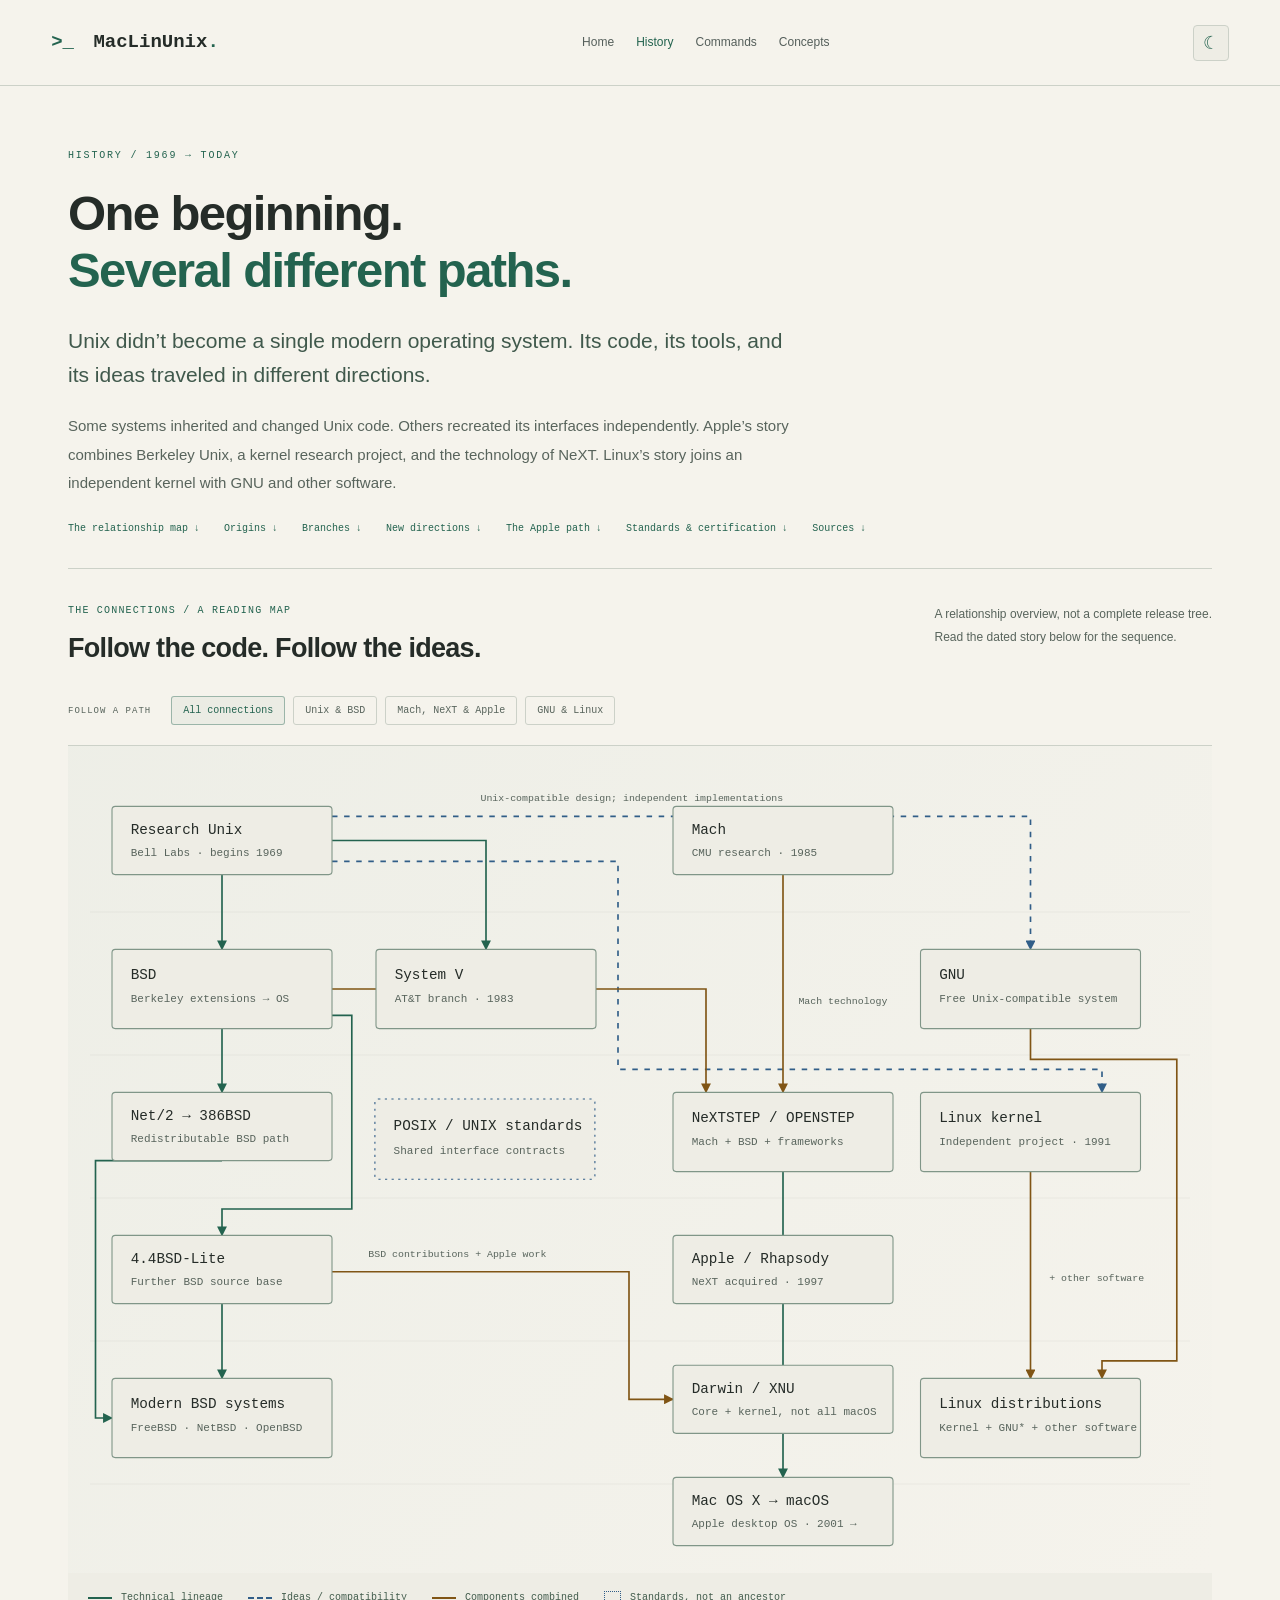
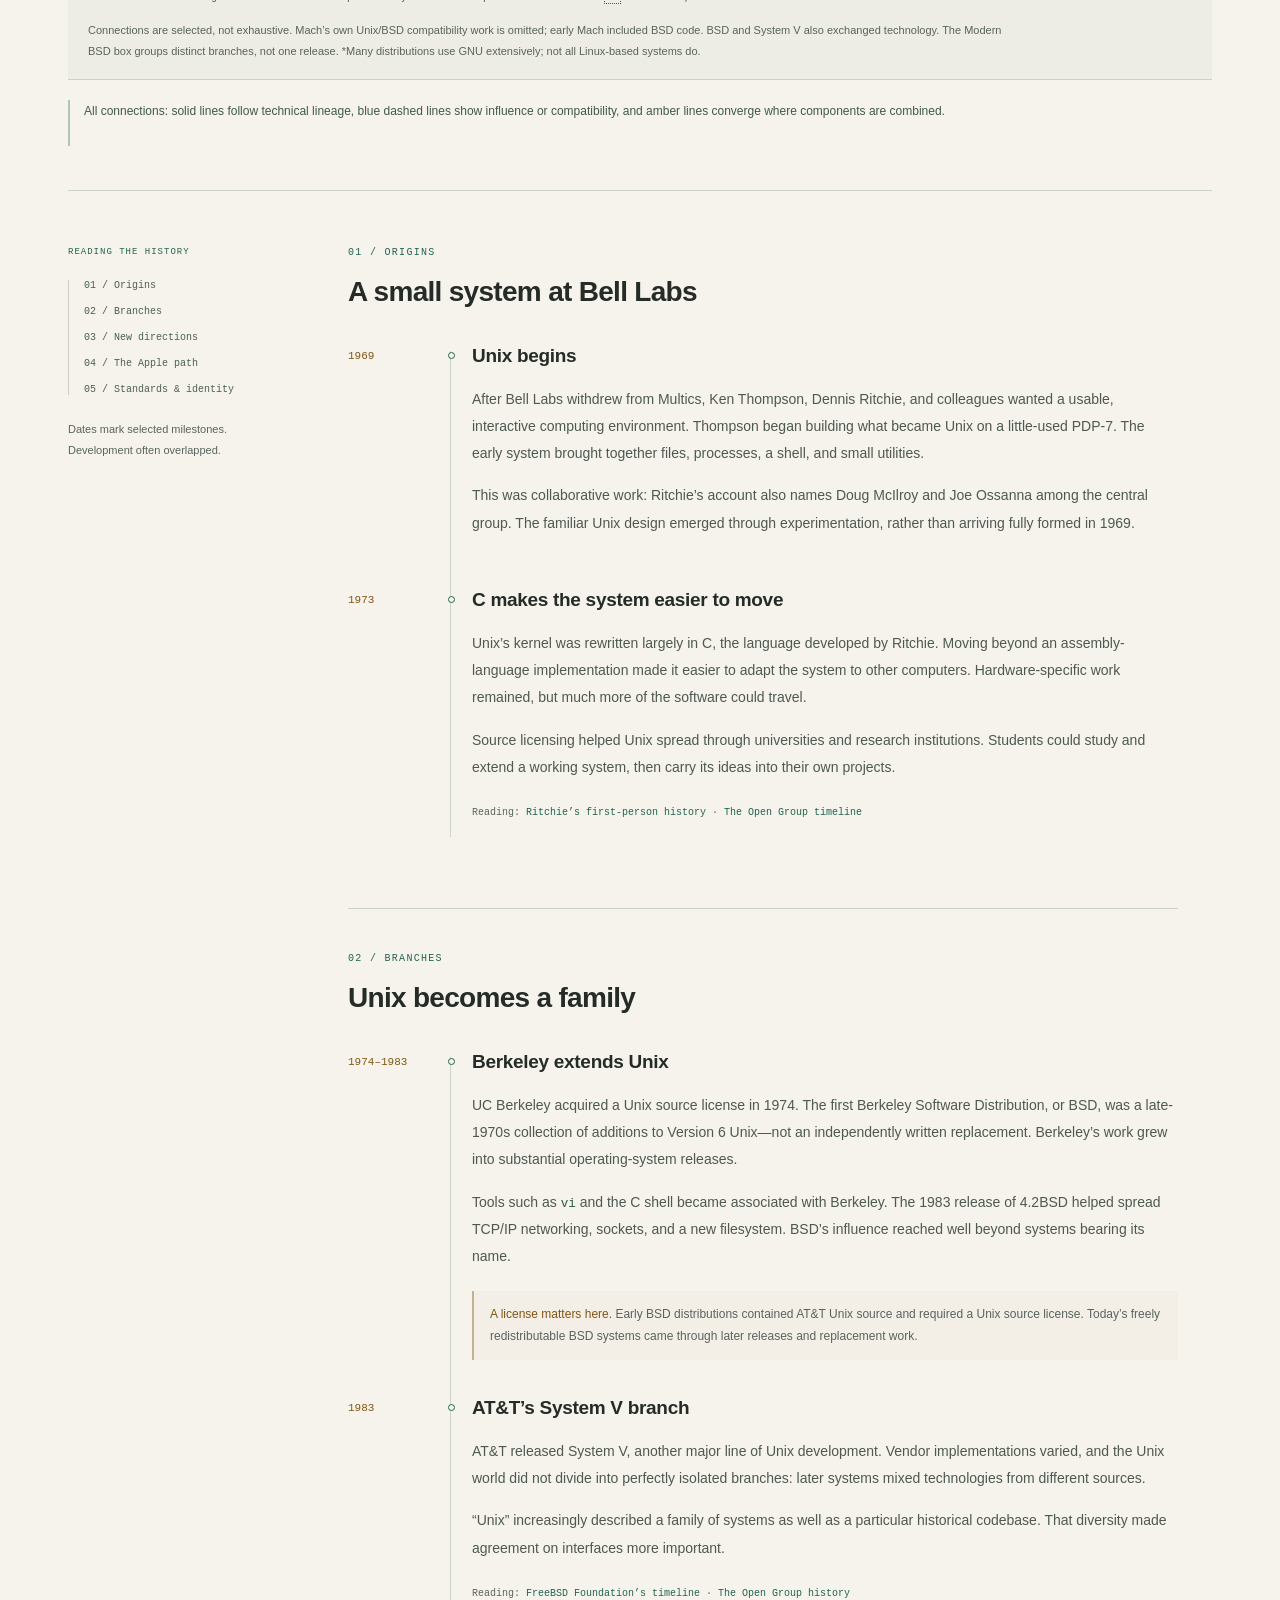
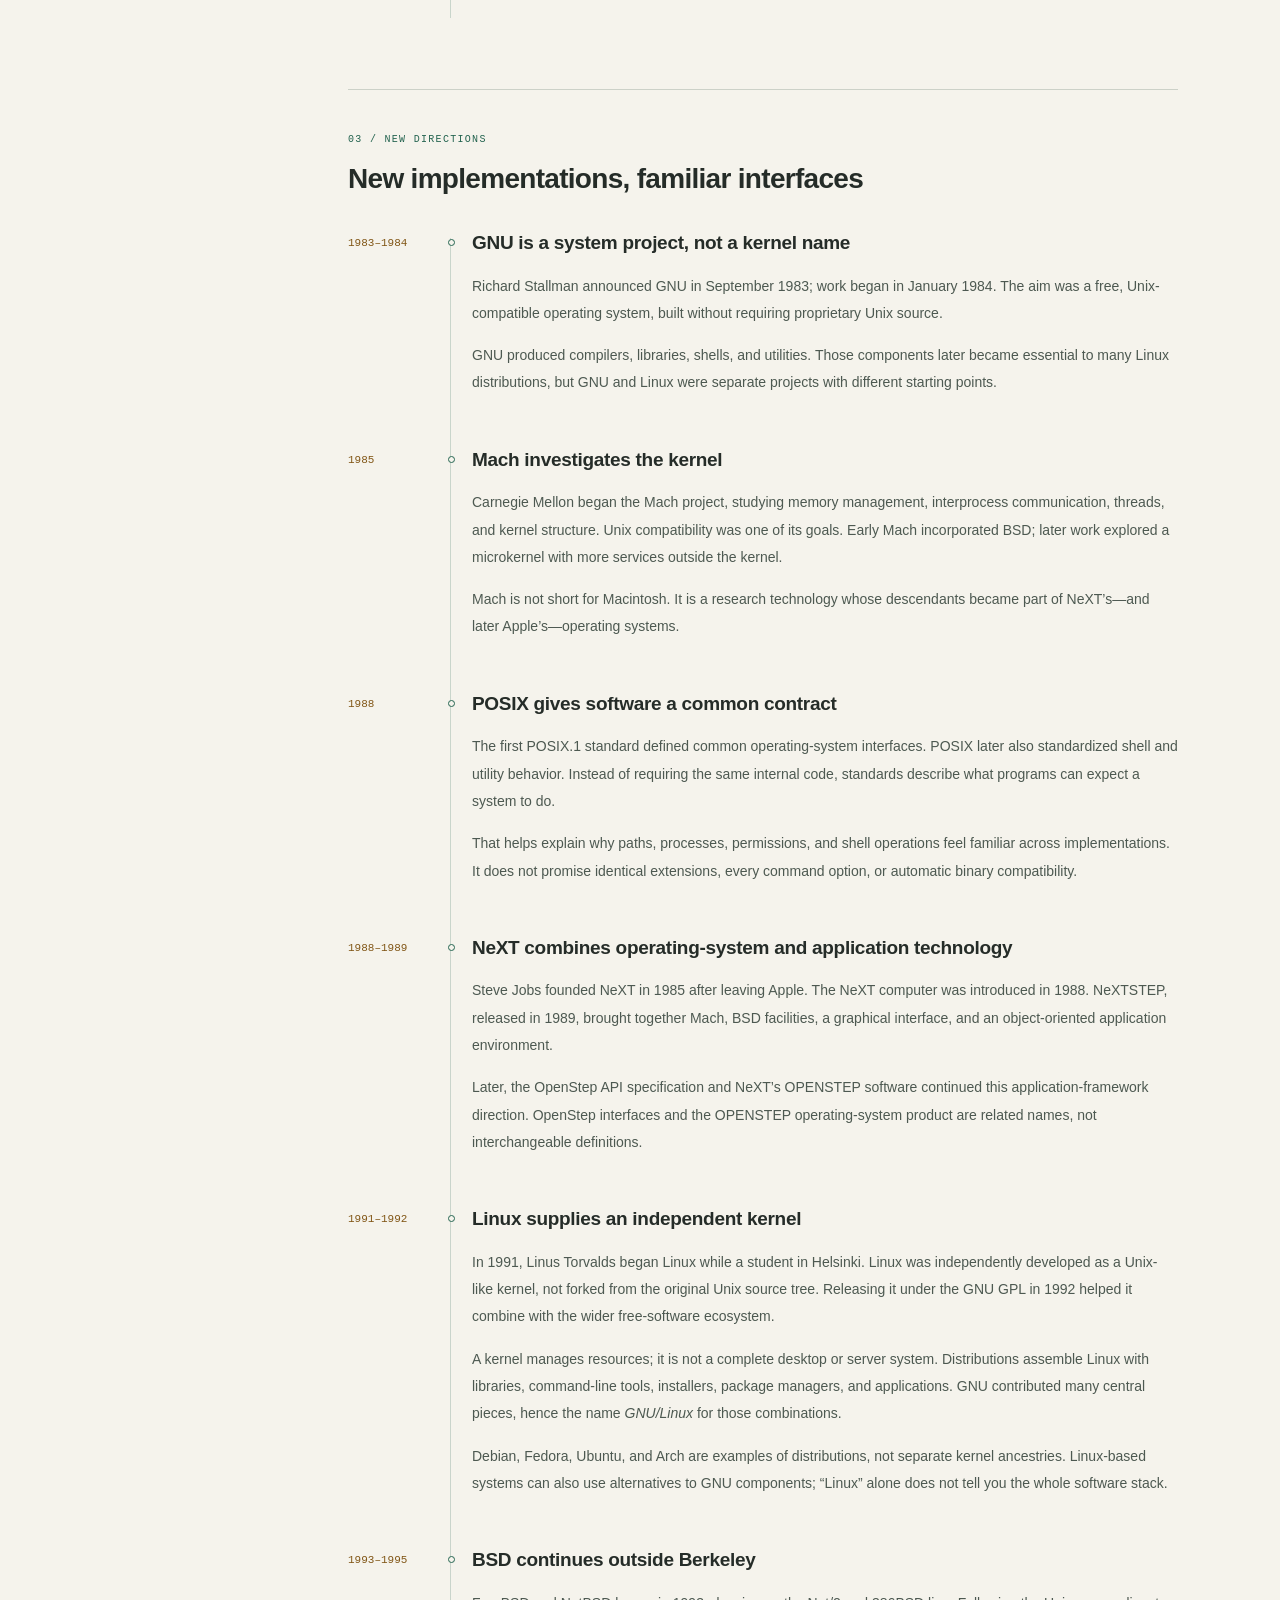
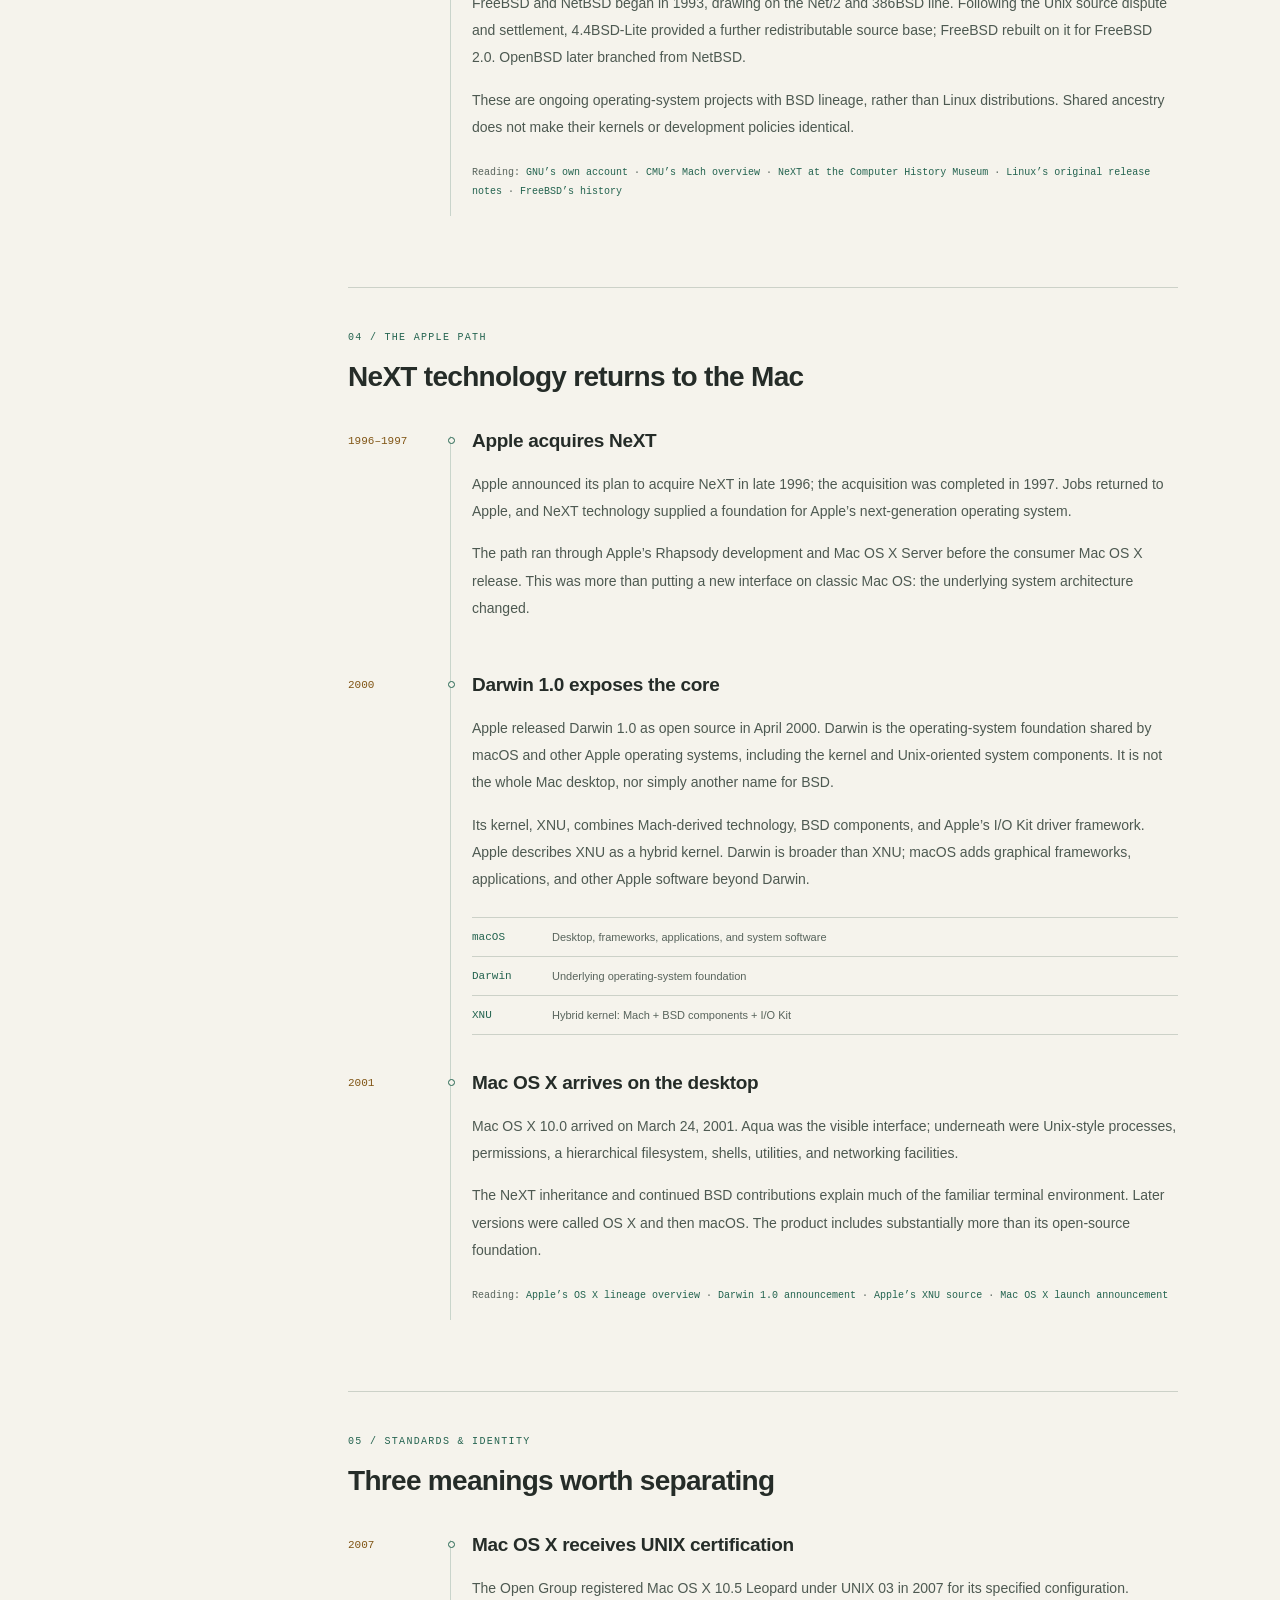
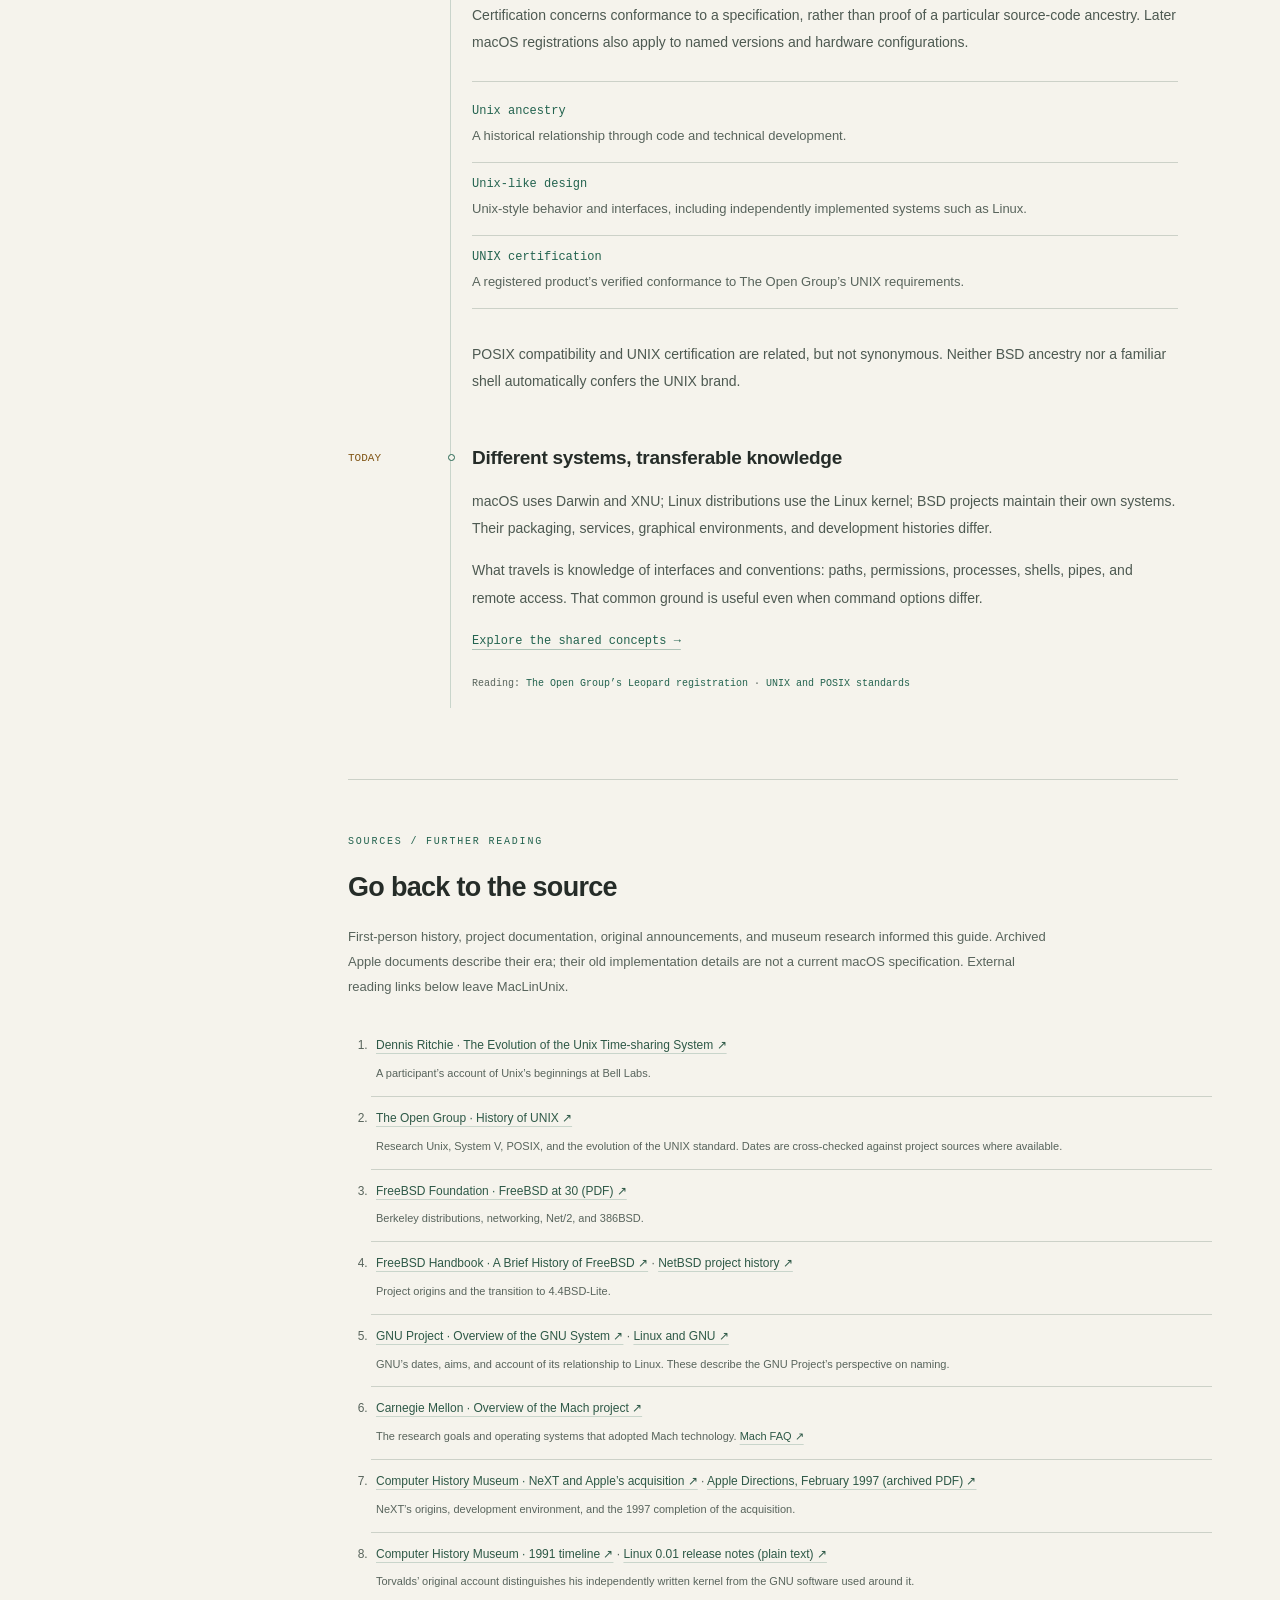
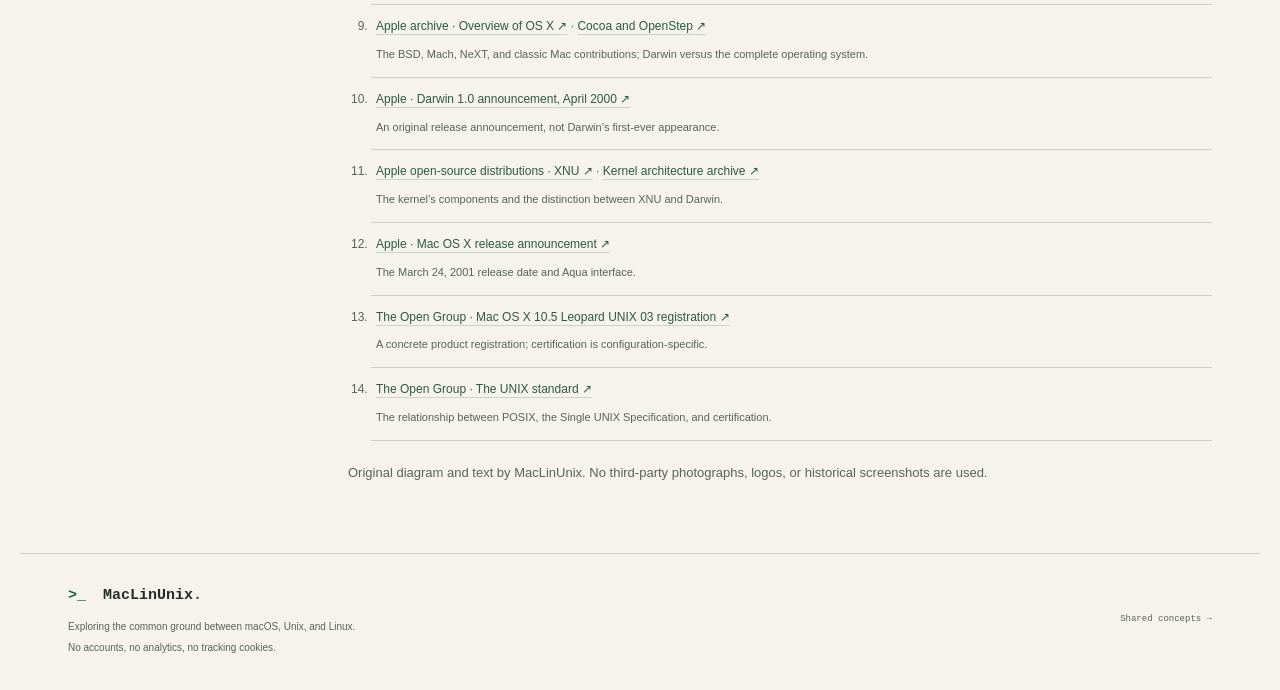
==== commit 45811adf: "Update mobile navigation and theme" ====
--- a/history.html
+++ b/history.html
@@ -5,7 +5,8 @@
   <meta name="viewport" content="width=device-width, initial-scale=1">
   <meta name="description" content="An illustrated history of Unix, BSD, GNU, Linux, Mach, NeXT, Darwin, and macOS. Follow the code, ideas, and standards that connect them.">
   <title>History — MacLinUnix</title>
-  <link rel="stylesheet" href="style.css">
+  <script src="theme.js"></script>
+<link rel="stylesheet" href="style.css">
   <script src="script.js" defer></script>
   <script src="history.js" defer></script>
 </head>
@@ -13,7 +14,7 @@
 <a class="skip" href="#main">Skip to content</a>
 <header>
   <a class="brand" href="index.html"><span class="brand-icon">&gt;_</span> MacLinUnix<span class="brand-dot">.</span></a>
-  <button class="menu" aria-expanded="false" aria-controls="navigation">Menu <span>☰</span></button>
+  <div class="header-controls"><button class="menu" aria-expanded="false" aria-controls="navigation">Menu <span>☰</span></button><button type="button" class="theme-toggle" id="theme-toggle" aria-label="Switch color theme" aria-pressed="false"><span aria-hidden="true">☀ / ☾</span></button></div>
   <nav id="navigation" aria-label="Main navigation">
     <a href="index.html">Home</a><a href="history.html" aria-current="page">History</a><a href="index.html#commands">Commands</a><a href="index.html#shared">Concepts</a>
   </nav>
@@ -72,32 +73,32 @@
 
   <div class="history-reading-layout">
     <aside class="history-sidebar" aria-label="Reading guide"><p class="eyebrow">READING THE HISTORY</p><ol><li><a href="#origins">01 / Origins</a></li><li><a href="#branches">02 / Branches</a></li><li><a href="#new-directions">03 / New directions</a></li><li><a href="#apple-path">04 / The Apple path</a></li><li><a href="#certification">05 / Standards & identity</a></li></ol><p>Dates mark selected milestones.<br>Development often overlapped.</p></aside>
-    <div class="history-story">
-      <section id="origins" class="history-era"><p class="eyebrow">01 / ORIGINS</p><h2>A small system at Bell Labs</h2>
+    <div class="history-story"><div class="era-tools" role="group" aria-label="History era controls"><span>HISTORY ERAS</span><button type="button" id="expand-eras">Expand all</button><span aria-hidden="true">/</span><button type="button" id="collapse-eras">Collapse all</button></div>
+      <section id="origins" class="history-era"><p class="eyebrow">01 / ORIGINS</p><h2><button type="button" class="era-toggle" disabled aria-expanded="true" aria-controls="origins-content"><span>A small system at Bell Labs</span><span class="era-indicator" aria-hidden="true">−</span></button></h2><div class="era-content" id="origins-content">
         <article class="timeline-entry"><p class="timeline-date">1969</p><div class="timeline-text"><h3>Unix begins</h3><p>After Bell Labs withdrew from Multics, Ken Thompson, Dennis Ritchie, and colleagues wanted a usable, interactive computing environment. Thompson began building what became Unix on a little-used PDP-7. The early system brought together files, processes, a shell, and small utilities.</p><p>This was collaborative work: Ritchie’s account also names Doug McIlroy and Joe Ossanna among the central group. The familiar Unix design emerged through experimentation, rather than arriving fully formed in 1969.</p></div></article>
         <article class="timeline-entry"><p class="timeline-date">1973</p><div class="timeline-text"><h3>C makes the system easier to move</h3><p>Unix’s kernel was rewritten largely in C, the language developed by Ritchie. Moving beyond an assembly-language implementation made it easier to adapt the system to other computers. Hardware-specific work remained, but much more of the software could travel.</p><p>Source licensing helped Unix spread through universities and research institutions. Students could study and extend a working system, then carry its ideas into their own projects.</p><p class="era-reading">Reading: <a href="#source-ritchie">Ritchie’s first-person history</a> · <a href="#source-unix">The Open Group timeline</a></p></div></article>
-      </section>
-      <section id="branches" class="history-era"><p class="eyebrow">02 / BRANCHES</p><h2>Unix becomes a family</h2>
+      </div></section>
+      <section id="branches" class="history-era"><p class="eyebrow">02 / BRANCHES</p><h2><button type="button" class="era-toggle" disabled aria-expanded="true" aria-controls="branches-content"><span>Unix becomes a family</span><span class="era-indicator" aria-hidden="true">−</span></button></h2><div class="era-content" id="branches-content">
         <article class="timeline-entry"><p class="timeline-date">1974–1983</p><div class="timeline-text"><h3>Berkeley extends Unix</h3><p>UC Berkeley acquired a Unix source license in 1974. The first Berkeley Software Distribution, or BSD, was a late-1970s collection of additions to Version 6 Unix—not an independently written replacement. Berkeley’s work grew into substantial operating-system releases.</p><p>Tools such as <code>vi</code> and the C shell became associated with Berkeley. The 1983 release of 4.2BSD helped spread TCP/IP networking, sockets, and a new filesystem. BSD’s influence reached well beyond systems bearing its name.</p><aside class="history-note"><strong>A license matters here.</strong> Early BSD distributions contained AT&T Unix source and required a Unix source license. Today’s freely redistributable BSD systems came through later releases and replacement work.</aside></div></article>
         <article class="timeline-entry"><p class="timeline-date">1983</p><div class="timeline-text"><h3>AT&T’s System V branch</h3><p>AT&T released System V, another major line of Unix development. Vendor implementations varied, and the Unix world did not divide into perfectly isolated branches: later systems mixed technologies from different sources.</p><p>“Unix” increasingly described a family of systems as well as a particular historical codebase. That diversity made agreement on interfaces more important.</p><p class="era-reading">Reading: <a href="#source-bsd-timeline">FreeBSD Foundation’s timeline</a> · <a href="#source-unix">The Open Group history</a></p></div></article>
-      </section>
-      <section id="new-directions" class="history-era"><p class="eyebrow">03 / NEW DIRECTIONS</p><h2>New implementations, familiar interfaces</h2>
+      </div></section>
+      <section id="new-directions" class="history-era"><p class="eyebrow">03 / NEW DIRECTIONS</p><h2><button type="button" class="era-toggle" disabled aria-expanded="true" aria-controls="new-directions-content"><span>New implementations, familiar interfaces</span><span class="era-indicator" aria-hidden="true">−</span></button></h2><div class="era-content" id="new-directions-content">
         <article class="timeline-entry"><p class="timeline-date">1983–1984</p><div class="timeline-text"><h3>GNU is a system project, not a kernel name</h3><p>Richard Stallman announced GNU in September 1983; work began in January 1984. The aim was a free, Unix-compatible operating system, built without requiring proprietary Unix source.</p><p>GNU produced compilers, libraries, shells, and utilities. Those components later became essential to many Linux distributions, but GNU and Linux were separate projects with different starting points.</p></div></article>
         <article class="timeline-entry"><p class="timeline-date">1985</p><div class="timeline-text"><h3>Mach investigates the kernel</h3><p>Carnegie Mellon began the Mach project, studying memory management, interprocess communication, threads, and kernel structure. Unix compatibility was one of its goals. Early Mach incorporated BSD; later work explored a microkernel with more services outside the kernel.</p><p>Mach is not short for Macintosh. It is a research technology whose descendants became part of NeXT’s—and later Apple’s—operating systems.</p></div></article>
         <article class="timeline-entry"><p class="timeline-date">1988</p><div class="timeline-text"><h3>POSIX gives software a common contract</h3><p>The first POSIX.1 standard defined common operating-system interfaces. POSIX later also standardized shell and utility behavior. Instead of requiring the same internal code, standards describe what programs can expect a system to do.</p><p>That helps explain why paths, processes, permissions, and shell operations feel familiar across implementations. It does not promise identical extensions, every command option, or automatic binary compatibility.</p></div></article>
         <article class="timeline-entry"><p class="timeline-date">1988–1989</p><div class="timeline-text"><h3>NeXT combines operating-system and application technology</h3><p>Steve Jobs founded NeXT in 1985 after leaving Apple. The NeXT computer was introduced in 1988. NeXTSTEP, released in 1989, brought together Mach, BSD facilities, a graphical interface, and an object-oriented application environment.</p><p>Later, the OpenStep API specification and NeXT’s OPENSTEP software continued this application-framework direction. OpenStep interfaces and the OPENSTEP operating-system product are related names, not interchangeable definitions.</p></div></article>
         <article class="timeline-entry"><p class="timeline-date">1991–1992</p><div class="timeline-text"><h3>Linux supplies an independent kernel</h3><p>In 1991, Linus Torvalds began Linux while a student in Helsinki. Linux was independently developed as a Unix-like kernel, not forked from the original Unix source tree. Releasing it under the GNU GPL in 1992 helped it combine with the wider free-software ecosystem.</p><p>A kernel manages resources; it is not a complete desktop or server system. Distributions assemble Linux with libraries, command-line tools, installers, package managers, and applications. GNU contributed many central pieces, hence the name <em>GNU/Linux</em> for those combinations.</p><p>Debian, Fedora, Ubuntu, and Arch are examples of distributions, not separate kernel ancestries. Linux-based systems can also use alternatives to GNU components; “Linux” alone does not tell you the whole software stack.</p></div></article>
         <article class="timeline-entry"><p class="timeline-date">1993–1995</p><div class="timeline-text"><h3>BSD continues outside Berkeley</h3><p>FreeBSD and NetBSD began in 1993, drawing on the Net/2 and 386BSD line. Following the Unix source dispute and settlement, 4.4BSD-Lite provided a further redistributable source base; FreeBSD rebuilt on it for FreeBSD 2.0. OpenBSD later branched from NetBSD.</p><p>These are ongoing operating-system projects with BSD lineage, rather than Linux distributions. Shared ancestry does not make their kernels or development policies identical.</p><p class="era-reading">Reading: <a href="#source-gnu">GNU’s own account</a> · <a href="#source-mach">CMU’s Mach overview</a> · <a href="#source-next">NeXT at the Computer History Museum</a> · <a href="#source-linux">Linux’s original release notes</a> · <a href="#source-freebsd">FreeBSD’s history</a></p></div></article>
-      </section>
-      <section id="apple-path" class="history-era"><p class="eyebrow">04 / THE APPLE PATH</p><h2>NeXT technology returns to the Mac</h2>
+      </div></section>
+      <section id="apple-path" class="history-era"><p class="eyebrow">04 / THE APPLE PATH</p><h2><button type="button" class="era-toggle" disabled aria-expanded="true" aria-controls="apple-path-content"><span>NeXT technology returns to the Mac</span><span class="era-indicator" aria-hidden="true">−</span></button></h2><div class="era-content" id="apple-path-content">
         <article class="timeline-entry"><p class="timeline-date">1996–1997</p><div class="timeline-text"><h3>Apple acquires NeXT</h3><p>Apple announced its plan to acquire NeXT in late 1996; the acquisition was completed in 1997. Jobs returned to Apple, and NeXT technology supplied a foundation for Apple’s next-generation operating system.</p><p>The path ran through Apple’s Rhapsody development and Mac OS X Server before the consumer Mac OS X release. This was more than putting a new interface on classic Mac OS: the underlying system architecture changed.</p></div></article>
         <article class="timeline-entry"><p class="timeline-date">2000</p><div class="timeline-text"><h3>Darwin 1.0 exposes the core</h3><p>Apple released Darwin 1.0 as open source in April 2000. Darwin is the operating-system foundation shared by macOS and other Apple operating systems, including the kernel and Unix-oriented system components. It is not the whole Mac desktop, nor simply another name for BSD.</p><p>Its kernel, XNU, combines Mach-derived technology, BSD components, and Apple’s I/O Kit driver framework. Apple describes XNU as a hybrid kernel. Darwin is broader than XNU; macOS adds graphical frameworks, applications, and other Apple software beyond Darwin.</p><div class="architecture-note" aria-label="Apple operating-system layers"><p><span>macOS</span> Desktop, frameworks, applications, and system software</p><p><span>Darwin</span> Underlying operating-system foundation</p><p><span>XNU</span> Hybrid kernel: Mach + BSD components + I/O Kit</p></div></div></article>
         <article class="timeline-entry"><p class="timeline-date">2001</p><div class="timeline-text"><h3>Mac OS X arrives on the desktop</h3><p>Mac OS X 10.0 arrived on March 24, 2001. Aqua was the visible interface; underneath were Unix-style processes, permissions, a hierarchical filesystem, shells, utilities, and networking facilities.</p><p>The NeXT inheritance and continued BSD contributions explain much of the familiar terminal environment. Later versions were called OS X and then macOS. The product includes substantially more than its open-source foundation.</p><p class="era-reading">Reading: <a href="#source-apple-lineage">Apple’s OS X lineage overview</a> · <a href="#source-darwin">Darwin 1.0 announcement</a> · <a href="#source-xnu">Apple’s XNU source</a> · <a href="#source-osx">Mac OS X launch announcement</a></p></div></article>
-      </section>
-      <section id="certification" class="history-era"><p class="eyebrow">05 / STANDARDS & IDENTITY</p><h2>Three meanings worth separating</h2>
+      </div></section>
+      <section id="certification" class="history-era"><p class="eyebrow">05 / STANDARDS & IDENTITY</p><h2><button type="button" class="era-toggle" disabled aria-expanded="true" aria-controls="certification-content"><span>Three meanings worth separating</span><span class="era-indicator" aria-hidden="true">−</span></button></h2><div class="era-content" id="certification-content">
         <article class="timeline-entry"><p class="timeline-date">2007</p><div class="timeline-text"><h3>Mac OS X receives UNIX certification</h3><p>The Open Group registered Mac OS X 10.5 Leopard under UNIX 03 in 2007 for its specified configuration. Certification concerns conformance to a specification, rather than proof of a particular source-code ancestry. Later macOS registrations also apply to named versions and hardware configurations.</p><dl class="identity-definitions"><dt>Unix ancestry</dt><dd>A historical relationship through code and technical development.</dd><dt>Unix-like design</dt><dd>Unix-style behavior and interfaces, including independently implemented systems such as Linux.</dd><dt>UNIX certification</dt><dd>A registered product’s verified conformance to The Open Group’s UNIX requirements.</dd></dl><p>POSIX compatibility and UNIX certification are related, but not synonymous. Neither BSD ancestry nor a familiar shell automatically confers the UNIX brand.</p></div></article>
         <article class="timeline-entry"><p class="timeline-date">TODAY</p><div class="timeline-text"><h3>Different systems, transferable knowledge</h3><p>macOS uses Darwin and XNU; Linux distributions use the Linux kernel; BSD projects maintain their own systems. Their packaging, services, graphical environments, and development histories differ.</p><p>What travels is knowledge of interfaces and conventions: paths, permissions, processes, shells, pipes, and remote access. That common ground is useful even when command options differ.</p><a class="reading-link" href="index.html#shared">Explore the shared concepts →</a><p class="era-reading">Reading: <a href="#source-certification">The Open Group’s Leopard registration</a> · <a href="#source-standards">UNIX and POSIX standards</a></p></div></article>
-      </section>
+      </div></section>
     </div>
   </div>
   <section id="sources" class="history-sources">
@@ -122,7 +123,7 @@
     <p class="footnote">Original diagram and text by MacLinUnix. No third-party photographs, logos, or historical screenshots are used.</p>
   </section>
 </main>
-<footer><div><a class="brand" href="index.html"><span class="brand-icon">&gt;_</span> MacLinUnix<span class="brand-dot">.</span></a><p>Exploring the common ground between macOS, Unix, and Linux.</p></div><div class="footer-links"><a href="index.html#shared">Shared concepts →</a><a href="#top">Back to top ↑</a></div></footer>
+<footer><div><a class="brand" href="index.html"><span class="brand-icon">&gt;_</span> MacLinUnix<span class="brand-dot">.</span></a><p>Exploring the common ground between macOS, Unix, and Linux.</p><p class="privacy-note">No accounts, no analytics, no tracking cookies.</p></div><div class="footer-links"><a href="index.html#shared">Shared concepts →</a></div></footer>
 <div id="copy-status" class="toast" role="status" aria-live="polite"></div>
 </body>
 </html>
--- a/style.css
+++ b/style.css
@@ -8,11 +8,11 @@
 button,a,input{touch-action:manipulation}
 button{cursor:pointer}
 a:focus-visible,button:focus-visible,input:focus-visible,[tabindex]:focus-visible{outline:2px solid var(--mint);outline-offset:5px}
-header{height:86px;border-bottom:1px solid var(--line);display:flex;align-items:center;justify-content:space-between;gap:22px;padding:0 max(4vw,24px);position:sticky;top:0;background:#111516f5;backdrop-filter:blur(16px);z-index:10}
+header{height:86px;border-bottom:1px solid var(--line);display:flex;align-items:center;justify-content:space-between;gap:22px;padding:0 max(4vw,24px);position:sticky;top:0;background:var(--header-surface);backdrop-filter:blur(16px);z-index:10}
 .brand{font-family:var(--mono);font-weight:700;font-size:19px;white-space:nowrap}
 .brand-icon{color:var(--mint);margin-right:8px}
 .brand-dot{color:var(--mint)}
-nav{display:flex;gap:24px;font-size:12px;color:#b4bfbe}
+nav{display:flex;gap:24px;font-size:12px;color:var(--nav-ink)}
 nav a:hover,nav a.active{color:var(--mint)}
 .nav-cta{font-size:12px;border:1px solid var(--line);padding:9px 14px;border-radius:5px}
 .nav-cta span{margin-left:18px;color:var(--mint)}
@@ -23,20 +23,20 @@
 section{padding:82px 0;border-bottom:1px solid var(--line)}
 .hero{padding:90px 0 64px;display:grid;grid-template-columns:1.1fr 1fr;gap:60px;align-items:center;border:0}
 .eyebrow{font-family:var(--mono);font-size:10px;letter-spacing:1.8px;color:var(--mint);margin:0 0 20px;display:flex;align-items:center;gap:9px}
-.status-dot{display:inline-block;width:6px;height:6px;border-radius:50%;background:var(--mint);box-shadow:0 0 12px #a4e7ce30}
+.status-dot{display:inline-block;width:6px;height:6px;border-radius:50%;background:var(--mint);box-shadow:0 0 12px var(--mint-wash-30)}
 h1{font-size:clamp(38px,4.2vw,58px);letter-spacing:-2.5px;line-height:1.12;margin:0 0 24px;font-weight:650}
 h1 span{color:var(--mint)}
 .hero-description{color:var(--muted);max-width:450px;font-size:15px;line-height:1.8}
 .hero-actions{display:flex;align-items:center;gap:26px;margin-top:32px}
 .button{display:inline-flex;align-items:center;gap:28px;padding:12px 18px;border-radius:4px;font-size:12px;font-weight:650}
-.primary{background:var(--mint);color:#14251e}
-.primary:hover{background:#bdf1df;transform:translateY(-2px)}
+.primary{background:var(--mint);color:var(--accent-on)}
+.primary:hover{background:var(--accent-hover);transform:translateY(-2px)}
 .text-link{font-size:12px}
 .text-link span{color:var(--mint);margin-left:10px}
-.hero-foot{display:flex;gap:25px;font:10px var(--mono);color:#82918e;margin-top:42px}
+.hero-foot{display:flex;gap:25px;font:10px var(--mono);color:var(--caption-subtle);margin-top:42px}
 .hero-foot span:first-child{color:var(--mint)}
-.terminal{border:1px solid #35403e;border-radius:9px;background:linear-gradient(130deg,#1c2524,#161b1d);box-shadow:0 24px 60px #0003;font-family:var(--mono);font-size:12px;overflow:hidden}
-.terminal-bar{display:flex;justify-content:space-between;align-items:center;padding:14px 18px;background:#ffffff03;border-bottom:1px solid var(--line);color:#899390;font-size:10px}
+.terminal{border:1px solid var(--terminal-border);border-radius:9px;background:linear-gradient(130deg,var(--terminal-gradient-start),var(--terminal-gradient-end));box-shadow:0 24px 60px var(--panel-shadow);font-family:var(--mono);font-size:12px;overflow:hidden}
+.terminal-bar{display:flex;justify-content:space-between;align-items:center;padding:14px 18px;background:var(--subtle-overlay);border-bottom:1px solid var(--line);color:var(--terminal-caption);font-size:10px}
 .traffic{display:flex;gap:6px}
 .traffic i{height:8px;width:8px;border-radius:50%;background:#e18a80}
 .traffic i:nth-child(2){background:#d5bb79}
@@ -47,13 +47,13 @@
 .blue{color:var(--blue)}
 .muted{color:var(--muted)}
 .terminal-system{display:flex;align-items:center;gap:15px;border-bottom:1px solid var(--line);padding:17px 0}
-.system-symbol{width:32px;font-size:26px;color:#c2d2cd}
+.system-symbol{width:32px;font-size:26px;color:var(--terminal-symbol)}
 .terminal-system strong{font-size:13px;display:block}
 .terminal-system small{display:block;font-size:10px;color:var(--muted);margin-top:3px}
-.tag{margin-left:auto;color:var(--mint);font-size:8px;background:#a4e7ce0c;padding:3px 7px;border:1px solid #a4e7ce24;border-radius:3px}
-.amber{color:var(--amber);background:#d8bf880a;border-color:#d8bf8830}
-.blue-tag{color:var(--blue);background:#92bfe709;border-color:#92bfe730}
-.terminal-result{padding:18px 0;color:#b2c1ba;font-size:10px;line-height:2}
+.tag{margin-left:auto;color:var(--mint);font-size:8px;background:var(--mint-wash-0c);padding:3px 7px;border:1px solid var(--mint-wash-24);border-radius:3px}
+.amber{color:var(--amber);background:var(--amber-wash-0a);border-color:var(--amber-wash-30)}
+.blue-tag{color:var(--blue);background:var(--blue-wash-09);border-color:var(--blue-wash-30)}
+.terminal-result{padding:18px 0;color:var(--terminal-output);font-size:10px;line-height:2}
 .terminal-content>p:last-child{margin:0}
 .cursor{color:var(--mint)}
 .concept-strip{display:flex;justify-content:space-between;align-items:center;border-top:1px solid var(--line);border-bottom:1px solid var(--line);padding:22px 0;font:11px var(--mono);color:var(--muted)}
@@ -67,7 +67,7 @@
 p{margin-top:0}
 .history-grid{display:grid;grid-template-columns:1.15fr 1fr;gap:45px}
 .family{padding:28px;background:var(--panel2);border:1px solid var(--line);border-radius:7px;text-align:center;font-family:var(--mono)}
-.tree-root{margin:0 auto 16px;max-width:190px;padding:16px;border:1px solid #769c8c;background:#a4e7ce09;border-radius:4px}
+.tree-root{margin:0 auto 16px;max-width:190px;padding:16px;border:1px solid var(--tree-root-border);background:var(--mint-wash-09);border-radius:4px}
 .tree-root span{font-size:8px;letter-spacing:1px;color:var(--mint)}
 .tree-root strong{display:block;font-size:23px}
 .family small{display:block;font-size:9px;color:var(--muted)}
@@ -76,8 +76,8 @@
 .dotted{color:var(--blue)}
 .tree-node{border:1px solid var(--line);border-radius:4px;padding:13px 6px;background:var(--panel)}
 .tree-node strong{font-size:12px;font-weight:500}
-.apple{border-color:#a4e7ce55}
-.tree-arrow{color:#708a80;height:24px}
+.apple{border-color:var(--mint-wash-55)}
+.tree-arrow{color:var(--tree-arrow);height:24px}
 .tiny{color:var(--muted);font-size:9px}
 .diagram-note{font-size:9px;color:var(--muted);line-height:1.6;margin:22px 0 0;text-align:left}
 .history-notes article{display:flex;gap:18px;margin-bottom:23px}
@@ -85,24 +85,24 @@
 .history-notes p{font-size:12px;color:var(--muted);margin:0}
 .dna-grid{display:grid;grid-template-columns:repeat(3,1fr);gap:16px}
 .card{border:1px solid var(--line);background:var(--panel2);border-radius:6px;padding:25px;transition:border-color .2s,transform .2s}
-.card:hover{border-color:#607b70;transform:translateY(-3px)}
+.card:hover{border-color:var(--card-hover-border);transform:translateY(-3px)}
 .card-icon{display:block;color:var(--mint);font:23px var(--mono);height:46px}
 .card p{font-size:12px;color:var(--muted);margin:0 0 18px}
 .chips{display:flex;gap:6px;flex-wrap:wrap}
-.chips span{font:9px var(--mono);color:#a9b6b2;background:#ffffff04;border:1px solid var(--line);border-radius:3px;padding:4px 7px}
-code{font-family:var(--mono);font-size:.9em;color:#c5ddd3}
+.chips span{font:9px var(--mono);color:var(--chip-ink);background:var(--fine-overlay);border:1px solid var(--line);border-radius:3px;padding:4px 7px}
+code{font-family:var(--mono);font-size:.9em;color:var(--code-ink)}
 .command-panel{border:1px solid var(--line);border-radius:7px;overflow:hidden;background:var(--panel2)}
 .command-toolbar{padding:18px;display:flex;justify-content:space-between;border-bottom:1px solid var(--line);gap:20px}
-.tabs{display:flex;background:#101516;border:1px solid var(--line);border-radius:5px;padding:4px;gap:3px}
+.tabs{display:flex;background:var(--tab-surface);border:1px solid var(--line);border-radius:5px;padding:4px;gap:3px}
 .tabs button{background:none;border:none;color:var(--muted);padding:8px 18px;font:11px var(--mono);border-radius:3px}
-.tabs button[aria-selected=true]{color:var(--mint);background:#a4e7ce13}
+.tabs button[aria-selected=true]{color:var(--mint);background:var(--mint-wash-13)}
 .search{display:flex;align-items:center;border:1px solid var(--line);border-radius:4px;padding:0 12px;gap:8px;color:var(--muted)}
 .search input{border:0;outline:none;background:none;color:var(--text);font-size:11px;width:180px;padding:8px 0}
 .command-context{padding:16px 23px;font-size:11px;color:var(--muted);border-bottom:1px solid var(--line)}
 .command-table{padding:0 23px}
 .table-head,.command-row{display:grid;grid-template-columns:1fr 1.2fr .8fr;gap:20px;align-items:center}
 .table-head{font:9px var(--mono);letter-spacing:1px;color:var(--muted);padding:16px 0;border-bottom:1px solid var(--line)}
-.command-row{padding:14px 0;border-bottom:1px solid #2c333575}
+.command-row{padding:14px 0;border-bottom:1px solid var(--row-border)}
 .command-row:last-child{border:0}
 .command-name strong{font:13px var(--mono);color:var(--mint)}
 .command-name small{display:block;font-size:11px;color:var(--muted)}
@@ -125,15 +125,15 @@
 .tool-row small{display:block;color:var(--muted);font-size:10px;margin-top:4px}
 .filesystem-grid{display:grid;grid-template-columns:1fr 1fr;gap:22px}
 .file-tree{background:var(--panel2);border:1px solid var(--line);border-radius:6px;padding:30px;font:13px var(--mono)}
-.file-tree>p{display:flex;align-items:center;gap:10px;padding:8px 0;margin:0;color:#6b7b76}
-.file-tree b{color:#c7dad1;font-weight:400;min-width:50px}
+.file-tree>p{display:flex;align-items:center;gap:10px;padding:8px 0;margin:0;color:var(--tree-gutter)}
+.file-tree b{color:var(--path-ink);font-weight:400;min-width:50px}
 .file-tree>p>span:last-child{font:10px var(--sans);color:var(--muted);margin-left:auto}
 .file-tree>p:first-child>span:last-child{margin-left:0}
 .file-note{border-top:1px solid var(--line);padding-top:20px;margin-top:20px;color:var(--muted);font:11px/1.8 var(--sans)}
 .path-cards{display:grid;gap:16px}
 .path-cards h3{font-family:var(--mono);font-size:12px;color:var(--mint);margin-bottom:18px}
 dl{display:grid;grid-template-columns:125px 1fr;gap:8px;margin:0;font-size:11px}
-dt{font-family:var(--mono);color:#c7dad1}
+dt{font-family:var(--mono);color:var(--path-ink)}
 dd{margin:0;color:var(--muted)}
 .permissions-grid{display:grid;grid-template-columns:1fr 1fr;gap:45px}
 .permission-demo{background:var(--panel2);border:1px solid var(--line);border-radius:6px;padding:28px}
@@ -160,7 +160,7 @@
 .network-example{font:11px var(--mono);color:var(--mint);padding:12px 0;border-top:1px solid var(--line)}
 .network-pair{display:flex;justify-content:space-between;gap:10px;font-size:10px;color:var(--muted);padding:8px 0;border-bottom:1px solid var(--line)}
 .network-pair+p{margin-top:15px}
-.transfer{text-align:center;background:radial-gradient(ellipse at center,#a4e7ce09,transparent 65%);padding:75px 0 0}
+.transfer{text-align:center;background:radial-gradient(ellipse at center,var(--mint-wash-09),transparent 65%);padding:75px 0 0}
 .transfer .eyebrow{justify-content:center}
 .transfer h2{font-size:43px;line-height:1.25}
 .transfer h2 span{color:var(--mint)}
@@ -171,7 +171,7 @@
 footer .brand{font-size:15px}
 footer p{font-size:10px;color:var(--muted);margin:10px 0 0}
 .footer-links{display:flex;gap:20px;align-items:center;font:9px var(--mono);color:var(--muted)}
-.toast{position:fixed;bottom:24px;left:50%;transform:translateX(-50%);background:var(--mint);color:#14251e;padding:10px 18px;border-radius:5px;font-size:12px;opacity:0;pointer-events:none;transition:opacity .2s;z-index:30}
+.toast{position:fixed;bottom:24px;left:50%;transform:translateX(-50%);background:var(--mint);color:var(--accent-on);padding:10px 18px;border-radius:5px;font-size:12px;opacity:0;pointer-events:none;transition:opacity .2s;z-index:30}
 .toast.visible{opacity:1}
 
 @media(min-width:1450px){header{padding-left:calc((100vw - 1144px)/2);padding-right:calc((100vw - 1144px)/2)}
@@ -269,7 +269,7 @@
 
 .permission-presets button{border:1px solid var(--line);background:transparent;border-radius:4px;padding:8px 10px;font:10px var(--mono);color:var(--muted)}
 
-.permission-presets button[aria-pressed="true"]{background:#a4e7ce12;color:var(--mint);border-color:#a4e7ce65}
+.permission-presets button[aria-pressed="true"]{background:var(--mint-wash-12);color:var(--mint);border-color:var(--mint-wash-65)}
 
 .permission-presets button:hover{color:var(--mint);border-color:var(--mint)}
 
@@ -301,7 +301,7 @@
 
 .permission-symbolic code{font-size:13px;letter-spacing:1px}
 
-#permission-summary{font-size:11px;color:#becbc5;margin:0;line-height:1.8}
+#permission-summary{font-size:11px;color:var(--permission-ink);margin:0;line-height:1.8}
 
 .sandbox-note{font-size:10px;color:var(--muted);margin:15px 0 0}
 
@@ -332,9 +332,9 @@
 
 .hero-subtitle{font-size:21px;color:var(--mint);letter-spacing:-.3px;margin-bottom:23px;line-height:1.4}
 
-.hero-description{max-width:560px;font-size:16px;line-height:1.9;color:#bdc7c5}
-
-.intro-note{max-width:510px;color:var(--muted);font-size:12px;line-height:1.8;margin:20px 0 0;padding-left:14px;border-left:2px solid #a4e7ce55}
+.hero-description{max-width:560px;font-size:16px;line-height:1.9;color:var(--intro-ink)}
+
+.intro-note{max-width:510px;color:var(--muted);font-size:12px;line-height:1.8;margin:20px 0 0;padding-left:14px;border-left:2px solid var(--mint-wash-55)}
 
 .terminal{transform:none;box-shadow:none;border-radius:4px;font-size:11px;background:var(--panel2)}
 
@@ -376,7 +376,7 @@
 
 .concept-flow{list-style:none;margin:0;padding:0;position:relative}
 
-.concept-flow:before{content:"";position:absolute;top:28px;bottom:60px;left:31px;border-left:1px solid #a4e7ce33}
+.concept-flow:before{content:"";position:absolute;top:28px;bottom:60px;left:31px;border-left:1px solid var(--mint-wash-33)}
 
 .concept-flow li{display:grid;grid-template-columns:64px minmax(0,1fr) 190px;gap:24px;align-items:start;padding:23px 0;border-bottom:1px solid var(--line);position:relative}
 
@@ -390,7 +390,7 @@
 
 .concept-flow p{font-size:13px;color:var(--muted);max-width:650px;margin:0;line-height:1.85}
 
-.concept-flow a{font:10px var(--mono);color:var(--mint);justify-self:end;align-self:center;text-decoration:underline;text-decoration-color:#a4e7ce35;text-underline-offset:5px}
+.concept-flow a{font:10px var(--mono);color:var(--mint);justify-self:end;align-self:center;text-decoration:underline;text-decoration-color:var(--mint-wash-35);text-underline-offset:5px}
 
 .concept-flow a:hover{color:var(--text)}
 
@@ -446,7 +446,7 @@
 
 .code-card>div{grid-column:1/-1;justify-content:start;gap:18px;margin:0 0 8px;font-size:10px}
 
-.code-card>code{padding:13px 15px;background:var(--panel2);border-left:2px solid #a4e7ce50;font-size:12px;overflow-wrap:anywhere}
+.code-card>code{padding:13px 15px;background:var(--panel2);border-left:2px solid var(--mint-wash-50);font-size:12px;overflow-wrap:anywhere}
 
 .code-card p{margin:0;font-size:13px;line-height:1.8}
 
@@ -530,7 +530,7 @@
 
 
 /* History exhibit: shared palette and navigation, editorial reading layout. */
-.reading-link{font:12px var(--mono);color:var(--mint);text-decoration:underline;text-decoration-color:#a4e7ce55;text-underline-offset:5px}
+.reading-link{font:12px var(--mono);color:var(--mint);text-decoration:underline;text-decoration-color:var(--mint-wash-55);text-underline-offset:5px}
 .reading-link:hover{color:var(--text)}
 .history-more{margin:22px 0 0}
 #navigation a[aria-current="page"]{color:var(--mint)}
@@ -538,22 +538,22 @@
 .history-intro h1{font-family:var(--sans);font-size:clamp(36px,4vw,49px);font-weight:600;line-height:1.18;letter-spacing:-1.6px;margin-bottom:24px}
 .history-intro h1 span{color:var(--mint)}
 .history-intro>p:not(.eyebrow){font-size:15px;color:var(--muted);line-height:1.9;max-width:730px}
-.history-intro .history-deck{font-size:21px!important;color:#cbd8d2!important;line-height:1.6!important}
+.history-intro .history-deck{font-size:21px!important;color:var(--history-deck-ink)!important;line-height:1.6!important}
 .history-contents{position:static;display:flex;flex-wrap:wrap;gap:13px 24px;background:none;border:0;padding:10px 0 0;font:10px var(--mono);color:var(--mint)}
 .map-section{padding:34px 0 44px;border-top:1px solid var(--line)}
 .map-controls{display:flex;align-items:center;gap:8px;flex-wrap:wrap;margin-bottom:20px}
 .map-controls>span{font:9px var(--mono);color:var(--muted);letter-spacing:1px;margin-right:12px}
 .map-controls button{font:10px var(--mono);background:transparent;border:1px solid var(--line);color:var(--muted);padding:8px 11px;border-radius:3px}
-.map-controls button[aria-pressed="true"]{color:var(--mint);border-color:#a4e7ce65;background:#a4e7ce0b}
+.map-controls button[aria-pressed="true"]{color:var(--mint);border-color:var(--mint-wash-65);background:var(--mint-wash-0b)}
 .map-controls button:hover{color:var(--text)}
 .lineage-figure{margin:0;border-top:1px solid var(--line);border-bottom:1px solid var(--line)}
-.map-scroll{overflow-x:auto;background:linear-gradient(130deg,#19212077,transparent);scrollbar-color:#627c71 var(--panel2)}
+.map-scroll{overflow-x:auto;background:linear-gradient(130deg,var(--map-surface),transparent);scrollbar-color:var(--scroll-thumb) var(--panel2)}
 .lineage-map{display:block;width:100%;min-width:780px;height:auto;padding:12px 0}
 .lineage-map text{font:10px var(--mono);fill:var(--muted)}
 .lineage-map .map-node-title{font:13px var(--mono);fill:var(--text)}
-.map-node rect{fill:var(--panel2);stroke:#465952;stroke-width:1;rx:3}
+.map-node rect{fill:var(--panel2);stroke:var(--map-node-border);stroke-width:1;rx:3}
 .map-standard rect{fill:var(--panel2);stroke:var(--blue);stroke-dasharray:2 4;rx:3}
-.map-grid path{stroke:#ffffff04;fill:none}
+.map-grid path{stroke:var(--fine-overlay);fill:none}
 .map-route path{fill:none;stroke-width:1.5}
 .map-route.lineage path{stroke:var(--mint);marker-end:url(#arrow-lineage)}
 .map-route.idea path{stroke:var(--blue);stroke-dasharray:5 6;marker-end:url(#arrow-idea)}
@@ -562,20 +562,20 @@
 [data-branches]{transition:opacity .2s}
 [data-branches].map-muted{opacity:.25}
 .lineage-figure figcaption{padding:18px 20px;background:var(--panel2)}
-.map-legend{display:flex;flex-wrap:wrap;gap:12px 25px;color:#c2cdc8;font:10px var(--mono)}
+.map-legend{display:flex;flex-wrap:wrap;gap:12px 25px;color:var(--map-legend-ink);font:10px var(--mono)}
 .map-legend>span{display:flex;align-items:center;gap:9px}
 .legend-line{width:24px;height:0;border-top:2px solid var(--mint)}
 .legend-line.dashed{border-color:var(--blue);border-top-style:dashed}
 .legend-line.combine{border-color:var(--amber)}
 .legend-box{width:17px;height:13px;border:1px dotted var(--blue)}
 .lineage-figure figcaption p{font-size:11px;line-height:1.85;color:var(--muted);margin:16px 0 0;max-width:920px}
-.map-reading{font-size:12px;line-height:1.9;color:#becdc6;margin:20px 0 0;min-height:46px;padding-left:14px;border-left:2px solid #a4e7ce55;max-width:950px}
+.map-reading{font-size:12px;line-height:1.9;color:var(--map-reading-ink);margin:20px 0 0;min-height:46px;padding-left:14px;border-left:2px solid var(--mint-wash-55);max-width:950px}
 .map-mobile-note{display:none;font-size:11px;color:var(--muted);margin:12px 0 0}
 .history-reading-layout{display:grid;grid-template-columns:225px minmax(0,1fr);gap:55px;align-items:start;padding-top:54px}
 .history-sidebar{position:sticky;top:120px}
 .history-sidebar .eyebrow{font-size:9px;letter-spacing:1px}
 .history-sidebar ol{list-style:none;margin:0;padding:0;border-left:1px solid var(--line)}
-.history-sidebar li{margin:0 0 15px;padding-left:15px;font:10px var(--mono);color:#b4c4bc}
+.history-sidebar li{margin:0 0 15px;padding-left:15px;font:10px var(--mono);color:var(--sidebar-ink)}
 .history-sidebar a:hover{color:var(--mint)}
 .history-sidebar>p:last-child{font-size:11px;color:var(--muted);line-height:1.9;margin-top:24px}
 .history-story{min-width:0;max-width:830px}
@@ -583,16 +583,16 @@
 .history-era h2{font-size:28px;margin-bottom:33px}
 .history-era .eyebrow{font-size:10px;letter-spacing:1.3px;margin-bottom:12px}
 .timeline-entry{display:grid;grid-template-columns:100px minmax(0,1fr);gap:24px;position:relative;padding:0 0 35px}
-.timeline-entry:before{content:"";position:absolute;top:8px;bottom:-8px;left:102px;border-left:1px solid #a4e7ce35}
+.timeline-entry:before{content:"";position:absolute;top:8px;bottom:-8px;left:102px;border-left:1px solid var(--mint-wash-35)}
 .timeline-entry:last-child:before{bottom:35px}
 .timeline-date{font:11px var(--mono);color:var(--amber);position:relative;margin:5px 0 0;line-height:1.5}
 .timeline-date:after{content:"";position:absolute;right:-7px;top:4px;width:5px;height:5px;background:var(--bg);border:1px solid var(--mint);border-radius:50%}
 .timeline-text h3{font-size:19px;font-weight:550;line-height:1.4;margin-bottom:16px;letter-spacing:-.3px}
-.timeline-text>p{font-size:14px;color:#b3c0ba;line-height:1.95;margin:0 0 15px}
+.timeline-text>p{font-size:14px;color:var(--story-ink);line-height:1.95;margin:0 0 15px}
 .timeline-text .era-reading{font:10px/1.9 var(--mono);color:var(--muted);margin-top:22px}
 .era-reading a{color:var(--mint)}
 .era-reading a:hover{text-decoration:underline}
-.history-note{border-left:2px solid #d8bf8866;padding:12px 16px;background:#d8bf8805;font-size:12px;color:var(--muted);line-height:1.9;margin-top:20px}
+.history-note{border-left:2px solid var(--amber-wash-66);padding:12px 16px;background:var(--amber-wash-05);font-size:12px;color:var(--muted);line-height:1.9;margin-top:20px}
 .history-note strong{color:var(--amber);font-weight:500}
 .architecture-note{font-size:11px;border-top:1px solid var(--line);border-bottom:1px solid var(--line);margin:23px 0 0}
 .architecture-note p{display:grid;grid-template-columns:65px minmax(0,1fr);gap:15px;padding:10px 0;margin:0;color:var(--muted)}
@@ -605,7 +605,7 @@
 .history-sources>p:not(.eyebrow){font-size:13px;color:var(--muted);line-height:1.9;margin:20px 0;max-width:710px}
 .source-list{margin:25px 0 0;padding-left:23px}
 .source-list li{font-size:12px;padding:12px 0 12px 5px;border-bottom:1px solid var(--line);color:var(--muted);scroll-margin-top:110px}
-.source-list a{color:#c7d9cf;overflow-wrap:anywhere;text-decoration:underline;text-decoration-color:#a4e7ce35;text-underline-offset:4px}
+.source-list a{color:var(--source-ink);overflow-wrap:anywhere;text-decoration:underline;text-decoration-color:var(--mint-wash-35);text-underline-offset:4px}
 .source-list a:hover{color:var(--mint)}
 .source-list p{font-size:11px;color:var(--muted);margin:8px 0 0;line-height:1.8}
 .history-sidebar a[aria-current="location"]{color:var(--mint)}
@@ -613,3 +613,210 @@
 @media(max-width:800px){.history-intro{padding-top:40px}.history-intro .history-deck{font-size:19px!important}.history-reading-layout{display:block;padding-top:38px}.history-sidebar{position:static;margin-bottom:35px}.history-sidebar ol{display:flex;flex-wrap:wrap;gap:10px 18px;border:0}.history-sidebar li{margin:0;padding:0}.history-sidebar>p:last-child{display:none}.history-sources{margin-left:0}.map-mobile-note{display:block}.history-contents{position:static;display:flex;padding:10px 0;background:none;border:0}.map-controls>span{width:100%;margin-bottom:5px}.map-section .section-heading p br{display:none}}
 @media(max-width:580px){.history-intro h1{font-size:35px}.history-intro>p:not(.eyebrow){font-size:14px}.history-contents{gap:12px 20px}.history-era h2{font-size:25px}.timeline-entry{display:block;padding:0 0 30px 21px}.timeline-entry:before{left:0;top:12px}.timeline-date{font-size:11px;margin:0 0 12px}.timeline-date:after{right:auto;left:-24px;top:4px}.timeline-text h3{font-size:18px}.timeline-text>p{font-size:13px;line-height:1.9}.map-controls button{font-size:9px}.lineage-figure figcaption{padding:15px}.map-legend{font-size:9px;gap:12px 18px}.map-reading{font-size:11px;min-height:0}.architecture-note p{grid-template-columns:55px 1fr;gap:10px}}
 @media(prefers-reduced-motion:reduce){[data-branches]{transition:none}}
+
+/* Both palettes share the same layouts. Token defaults preserve the original dark appearance. */
+:root{color-scheme:dark;
+  --header-surface:#111516f5;
+  --tab-surface:#101516;
+  --panel-shadow:#0003;
+  --accent-on:#14251e;
+  --accent-hover:#bdf1df;
+  --terminal-border:#35403e;
+  --terminal-gradient-start:#1c2524;
+  --terminal-gradient-end:#161b1d;
+  --terminal-caption:#899390;
+  --terminal-symbol:#c2d2cd;
+  --terminal-output:#b2c1ba;
+  --caption-subtle:#82918e;
+  --nav-ink:#b4bfbe;
+  --tree-root-border:#769c8c;
+  --tree-arrow:#708a80;
+  --card-hover-border:#607b70;
+  --chip-ink:#a9b6b2;
+  --code-ink:#c5ddd3;
+  --row-border:#2c333575;
+  --tree-gutter:#6b7b76;
+  --path-ink:#c7dad1;
+  --permission-ink:#becbc5;
+  --intro-ink:#bdc7c5;
+  --history-deck-ink:#cbd8d2;
+  --map-surface:#19212077;
+  --scroll-thumb:#627c71;
+  --map-node-border:#465952;
+  --map-legend-ink:#c2cdc8;
+  --map-reading-ink:#becdc6;
+  --sidebar-ink:#b4c4bc;
+  --story-ink:#b3c0ba;
+  --source-ink:#c7d9cf;
+  --subtle-overlay:#ffffff03;
+  --fine-overlay:#ffffff04;
+  --mint-wash-09:#a4e7ce09;
+  --mint-wash-0b:#a4e7ce0b;
+  --mint-wash-0c:#a4e7ce0c;
+  --mint-wash-12:#a4e7ce12;
+  --mint-wash-13:#a4e7ce13;
+  --mint-wash-24:#a4e7ce24;
+  --mint-wash-30:#a4e7ce30;
+  --mint-wash-33:#a4e7ce33;
+  --mint-wash-35:#a4e7ce35;
+  --mint-wash-50:#a4e7ce50;
+  --mint-wash-55:#a4e7ce55;
+  --mint-wash-65:#a4e7ce65;
+  --blue-wash-09:#92bfe709;
+  --blue-wash-30:#92bfe730;
+  --amber-wash-05:#d8bf8805;
+  --amber-wash-0a:#d8bf880a;
+  --amber-wash-30:#d8bf8830;
+  --amber-wash-66:#d8bf8866;
+}
+:root[data-theme="light"]{
+  color-scheme:light;
+  --bg:#f5f3ec;--panel:#e5e6de;--panel2:#eeede5;--line:#ccd1c8;
+  --text:#252c28;--muted:#58645c;--mint:#23634f;--blue:#315e88;--amber:#805515;
+  --header-surface:#f5f3ecf5;
+  --tab-surface:#e8e6df;
+  --panel-shadow:#23282614;
+  --accent-on:#f5f3ec;
+  --accent-hover:#174f3f;
+  --terminal-border:#b5bdb7;
+  --terminal-gradient-start:#e7e9e2;
+  --terminal-gradient-end:#e8e6df;
+  --terminal-caption:#5c6560;
+  --terminal-symbol:#465c51;
+  --terminal-output:#465c51;
+  --caption-subtle:#596761;
+  --nav-ink:#555f5b;
+  --tree-root-border:#729482;
+  --tree-arrow:#537966;
+  --card-hover-border:#6b8577;
+  --chip-ink:#505f57;
+  --code-ink:#2e5947;
+  --row-border:#d3d7cf;
+  --tree-gutter:#5b7164;
+  --path-ink:#2e5947;
+  --permission-ink:#40594c;
+  --intro-ink:#49564e;
+  --history-deck-ink:#40594c;
+  --map-surface:#e5e9e177;
+  --scroll-thumb:#819688;
+  --map-node-border:#809688;
+  --map-legend-ink:#425c4c;
+  --map-reading-ink:#40594c;
+  --sidebar-ink:#4b6052;
+  --story-ink:#4d5951;
+  --source-ink:#2e5947;
+  --subtle-overlay:#23282604;
+  --fine-overlay:#2328260b;
+  --mint-wash-09:#23634f09;
+  --mint-wash-0b:#23634f0b;
+  --mint-wash-0c:#23634f0c;
+  --mint-wash-12:#23634f12;
+  --mint-wash-13:#23634f13;
+  --mint-wash-24:#23634f24;
+  --mint-wash-30:#23634f30;
+  --mint-wash-33:#23634f33;
+  --mint-wash-35:#23634f35;
+  --mint-wash-50:#23634f50;
+  --mint-wash-55:#23634f55;
+  --mint-wash-65:#23634f65;
+  --blue-wash-09:#315e8809;
+  --blue-wash-30:#315e8830;
+  --amber-wash-05:#80551505;
+  --amber-wash-0a:#8055150a;
+  --amber-wash-30:#80551530;
+  --amber-wash-66:#80551566;
+}
+/* A readable OS-selected palette also works when JavaScript is disabled. */
+@media(prefers-color-scheme:light){:root:not([data-theme]){
+  color-scheme:light;
+  --bg:#f5f3ec;--panel:#e5e6de;--panel2:#eeede5;--line:#ccd1c8;
+  --text:#252c28;--muted:#58645c;--mint:#23634f;--blue:#315e88;--amber:#805515;
+  --header-surface:#f5f3ecf5;
+  --tab-surface:#e8e6df;
+  --panel-shadow:#23282614;
+  --accent-on:#f5f3ec;
+  --accent-hover:#174f3f;
+  --terminal-border:#b5bdb7;
+  --terminal-gradient-start:#e7e9e2;
+  --terminal-gradient-end:#e8e6df;
+  --terminal-caption:#5c6560;
+  --terminal-symbol:#465c51;
+  --terminal-output:#465c51;
+  --caption-subtle:#596761;
+  --nav-ink:#555f5b;
+  --tree-root-border:#729482;
+  --tree-arrow:#537966;
+  --card-hover-border:#6b8577;
+  --chip-ink:#505f57;
+  --code-ink:#2e5947;
+  --row-border:#d3d7cf;
+  --tree-gutter:#5b7164;
+  --path-ink:#2e5947;
+  --permission-ink:#40594c;
+  --intro-ink:#49564e;
+  --history-deck-ink:#40594c;
+  --map-surface:#e5e9e177;
+  --scroll-thumb:#819688;
+  --map-node-border:#809688;
+  --map-legend-ink:#425c4c;
+  --map-reading-ink:#40594c;
+  --sidebar-ink:#4b6052;
+  --story-ink:#4d5951;
+  --source-ink:#2e5947;
+  --subtle-overlay:#23282604;
+  --fine-overlay:#2328260b;
+  --mint-wash-09:#23634f09;
+  --mint-wash-0b:#23634f0b;
+  --mint-wash-0c:#23634f0c;
+  --mint-wash-12:#23634f12;
+  --mint-wash-13:#23634f13;
+  --mint-wash-24:#23634f24;
+  --mint-wash-30:#23634f30;
+  --mint-wash-33:#23634f33;
+  --mint-wash-35:#23634f35;
+  --mint-wash-50:#23634f50;
+  --mint-wash-55:#23634f55;
+  --mint-wash-65:#23634f65;
+  --blue-wash-09:#315e8809;
+  --blue-wash-30:#315e8830;
+  --amber-wash-05:#80551505;
+  --amber-wash-0a:#8055150a;
+  --amber-wash-30:#80551530;
+  --amber-wash-66:#80551566;
+}}
+
+/* Header controls and inline page navigation. */
+.header-controls{display:flex;align-items:center;gap:10px;order:3}
+.theme-toggle{display:none;align-items:center;justify-content:center;width:36px;height:36px;border:1px solid var(--line);border-radius:4px;background:var(--panel2);color:var(--mint);font:18px var(--mono);padding:0}
+.theme-ready .theme-toggle{display:inline-flex}
+.theme-toggle:hover{border-color:var(--mint)}
+.section-return{display:none;margin:27px 0 0;font:10px var(--mono);text-align:right}
+/* Inline return links are for phones only; tablets and desktops keep them hidden. */
+@media(max-width:580px){.section-return{display:block}}
+.section-return a{color:var(--muted);padding:8px 0;text-decoration:underline;text-decoration-color:var(--line);text-underline-offset:5px}
+.section-return a:hover{color:var(--mint)}
+footer .privacy-note{margin-top:4px}
+/* CSS fills override the original SVG marker attributes in either palette. */
+#arrow-lineage path{fill:var(--mint)}
+#arrow-idea path{fill:var(--blue)}
+#arrow-combine path{fill:var(--amber)}
+/* Mobile era enhancements; content remains visible without JavaScript. */
+[hidden]{display:none!important}
+.era-tools{display:none}
+.era-toggle{display:flex;align-items:center;justify-content:space-between;gap:20px;width:100%;padding:0;border:0;background:none;color:inherit;text-align:left;font:inherit;letter-spacing:inherit;line-height:inherit}
+.era-toggle:disabled{opacity:1;cursor:default}
+.era-indicator{display:none;color:var(--mint);font:20px var(--mono);flex-shrink:0}
+@media(max-width:800px){
+ header{gap:12px}
+ .header-controls{gap:8px}
+ .theme-toggle{width:34px;height:34px}
+ .mobile-eras .era-tools{display:flex;align-items:center;flex-wrap:wrap;gap:9px;margin-bottom:28px;font:10px var(--mono);color:var(--muted)}
+ .era-tools>span:first-child{margin-right:auto;letter-spacing:1px;font-size:9px}
+ .era-tools button{padding:8px 2px;border:0;background:none;color:var(--mint);font:inherit;text-decoration:underline;text-decoration-color:var(--line);text-underline-offset:4px}
+ .mobile-eras .era-indicator{display:inline}
+ .mobile-eras .history-era{padding-bottom:22px;margin-bottom:24px}
+ .mobile-eras .history-era h2{margin-bottom:0}
+ .mobile-eras .era-content:not([hidden]){margin-top:28px}
+ .mobile-eras .era-toggle{min-height:44px}
+}
+@media(max-width:380px){header{padding-left:16px;padding-right:16px;gap:8px}.brand{font-size:17px}.menu{padding:7px 9px}.menu span{margin-left:7px}}
